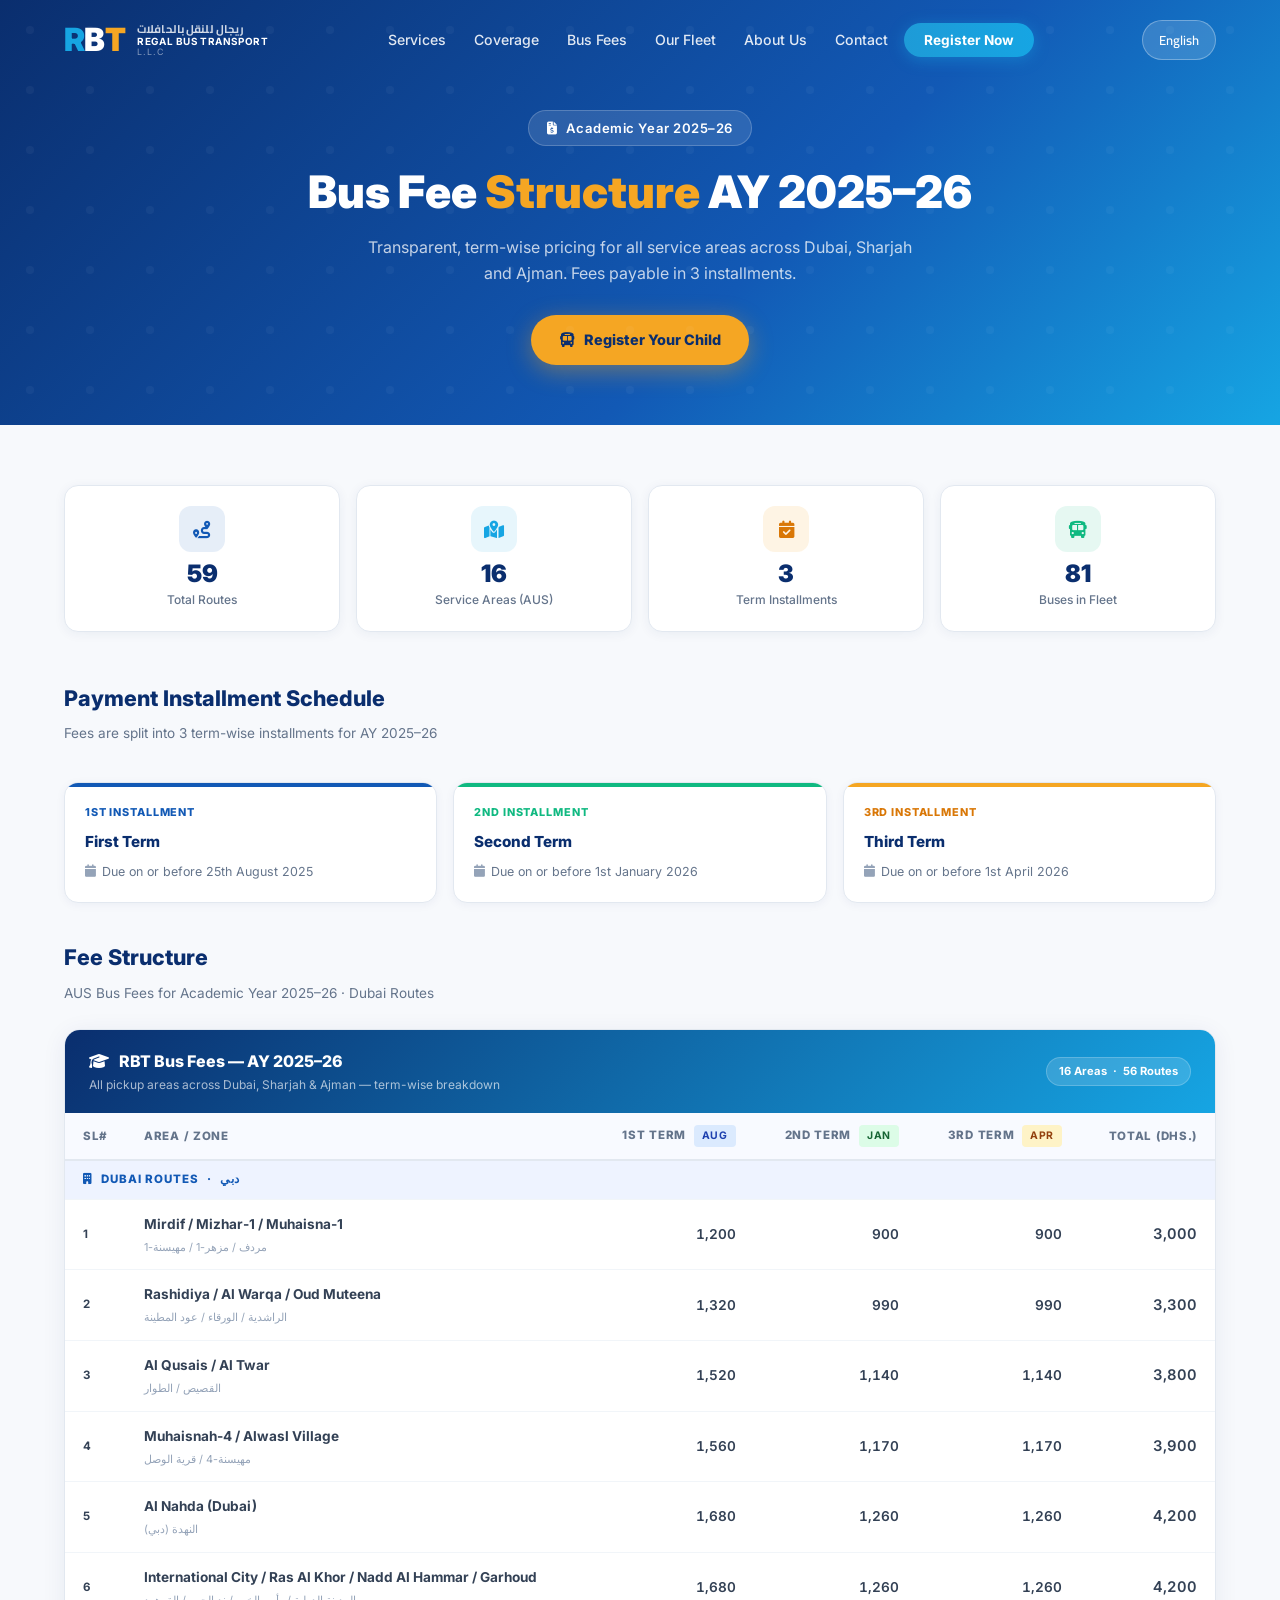
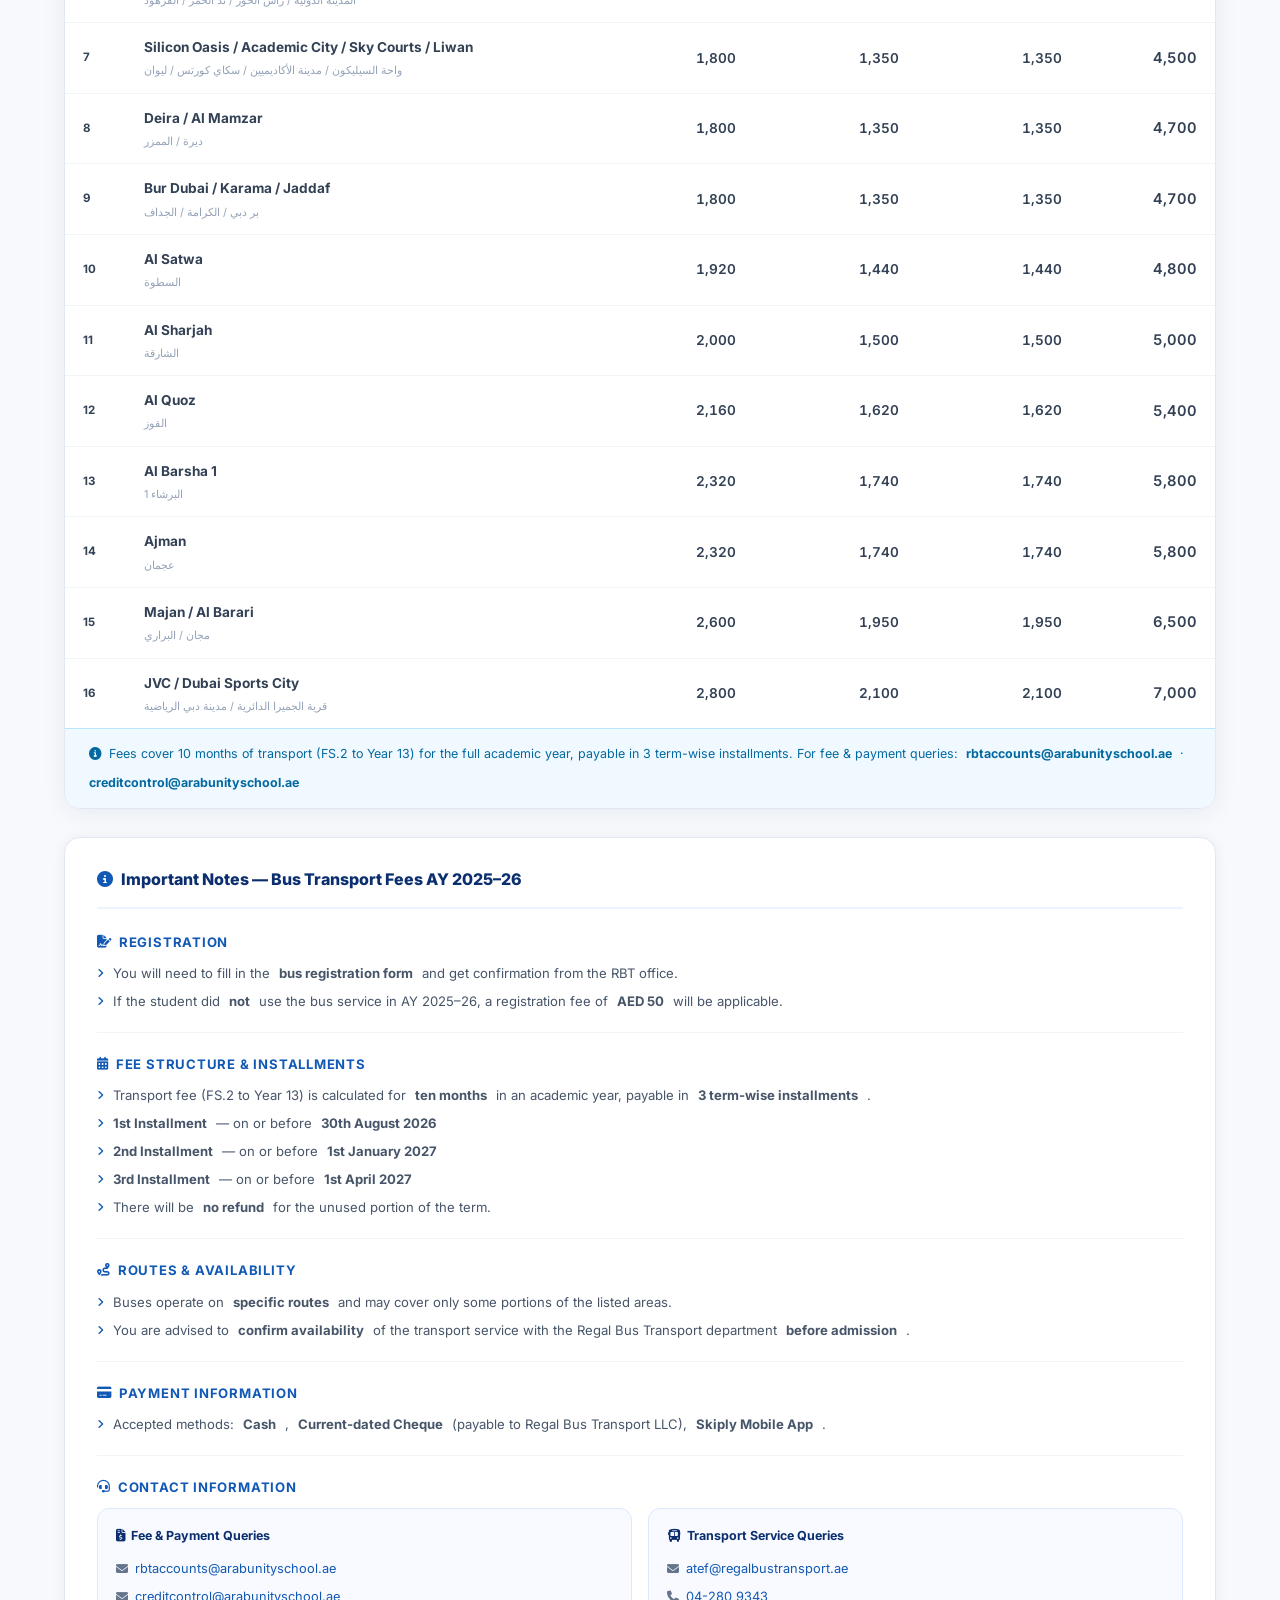
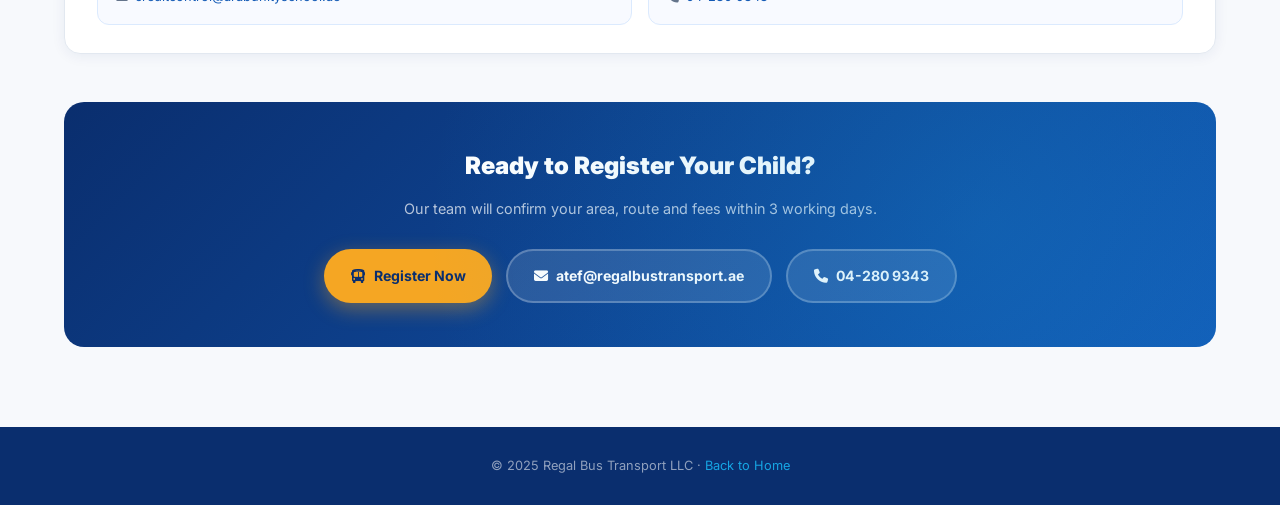
==== fees.html @ 8534b299 "Add files via upload" ====
<!DOCTYPE html>
<html lang="en" dir="ltr" id="html-root">
<head>
  <meta charset="UTF-8" />
  <meta name="viewport" content="width=device-width, initial-scale=1.0" />
  <title>Bus Fee Structure 2025–26 – RBT Regal Bus Transport</title>
  <meta name="description" content="RBT school bus fee structure for Academic Year 2025-26. Transparent term-wise fees for all areas across Dubai, Sharjah and Ajman." />

  <!-- Fonts -->
  <link rel="preconnect" href="https://fonts.googleapis.com" />
  <link rel="preconnect" href="https://fonts.gstatic.com" crossorigin />
  <link href="https://fonts.googleapis.com/css2?family=Cairo:wght@300;400;500;600;700;800;900&family=Inter:wght@300;400;500;600;700;800;900&display=swap" rel="stylesheet" />

  <!-- Icons -->
  <link rel="stylesheet" href="https://cdn.jsdelivr.net/npm/@fortawesome/fontawesome-free@6.5.0/css/all.min.css" />

  <!-- AOS -->
  <link rel="stylesheet" href="https://cdn.jsdelivr.net/npm/aos@2.3.4/dist/aos.css" />

  <!-- Styles -->
  <link rel="stylesheet" href="css/style.css" />
  <link rel="stylesheet" href="css/enhanced.css" />

  <style>
    /* ── Fees Page Styles ── */
    :root {
      --blue-dark: #0A2E6E;
      --blue-mid: #1259B5;
      --cyan: #16A5E3;
      --gold: #F5A623;
      --green: #10B981;
    }

    /* Hero */
    .fees-hero {
      background: linear-gradient(135deg, #0A2E6E 0%, #1259B5 60%, #16A5E3 100%);
      padding: 110px 0 60px;
      text-align: center;
      position: relative;
      overflow: hidden;
    }
    .fees-hero::before {
      content: '';
      position: absolute; inset: 0;
      background: url("data:image/svg+xml,%3Csvg width='60' height='60' viewBox='0 0 60 60' xmlns='http://www.w3.org/2000/svg'%3E%3Cg fill='none' fill-rule='evenodd'%3E%3Cg fill='%23ffffff' fill-opacity='0.04'%3E%3Ccircle cx='30' cy='30' r='4'/%3E%3C/g%3E%3C/g%3E%3C/svg%3E");
      pointer-events: none;
    }
    .fees-hero-badge {
      display: inline-flex;
      align-items: center;
      gap: 8px;
      background: rgba(255,255,255,0.12);
      border: 1px solid rgba(255,255,255,0.2);
      color: #fff;
      padding: 6px 18px;
      border-radius: 50px;
      font-size: 0.82rem;
      font-weight: 600;
      margin-bottom: 20px;
      letter-spacing: 0.04em;
    }
    .fees-hero h1 {
      font-size: clamp(1.8rem, 4vw, 2.8rem);
      font-weight: 900;
      color: #fff;
      margin: 0 0 14px;
      line-height: 1.2;
    }
    .fees-hero h1 span { color: #F5A623; }
    .fees-hero p {
      font-size: 1rem;
      color: rgba(255,255,255,0.75);
      max-width: 560px;
      margin: 0 auto 28px;
      line-height: 1.65;
    }
    .fees-hero-cta {
      display: inline-flex;
      align-items: center;
      gap: 9px;
      background: #F5A623;
      color: #0A2E6E;
      font-weight: 800;
      padding: 13px 28px;
      border-radius: 50px;
      text-decoration: none;
      font-size: 0.9rem;
      transition: transform 0.2s, box-shadow 0.2s;
      box-shadow: 0 6px 24px rgba(245,166,35,0.4);
    }
    .fees-hero-cta:hover { transform: translateY(-2px); box-shadow: 0 10px 30px rgba(245,166,35,0.5); color: #0A2E6E; text-decoration: none; }

    /* Main content */
    .fees-page { padding: 60px 0 80px; background: #f7f9fc; }

    /* Key info strip */
    .fees-info-strip {
      display: grid;
      grid-template-columns: repeat(4, 1fr);
      gap: 16px;
      margin-bottom: 48px;
    }
    .fis-card {
      background: #fff;
      border-radius: 14px;
      padding: 20px 18px;
      text-align: center;
      border: 1px solid #e2e8f0;
      box-shadow: 0 2px 12px rgba(10,46,110,0.06);
    }
    .fis-icon {
      width: 46px; height: 46px;
      border-radius: 12px;
      display: flex; align-items: center; justify-content: center;
      font-size: 1.1rem;
      margin: 0 auto 10px;
    }
    .fis-icon-blue  { background: rgba(18,89,181,0.1);  color: #1259B5; }
    .fis-icon-cyan  { background: rgba(22,165,227,0.1);  color: #16A5E3; }
    .fis-icon-gold  { background: rgba(245,166,35,0.12); color: #d97706; }
    .fis-icon-green { background: rgba(16,185,129,0.1);  color: #10B981; }
    .fis-num {
      font-size: 1.5rem;
      font-weight: 900;
      color: #0A2E6E;
      line-height: 1;
      margin-bottom: 4px;
    }
    .fis-label { font-size: 0.75rem; color: #64748b; font-weight: 500; }

    /* Section title */
    .fees-section-title {
      font-size: 1.35rem;
      font-weight: 800;
      color: #0A2E6E;
      margin: 0 0 6px;
    }
    .fees-section-sub {
      font-size: 0.85rem;
      color: #64748b;
      margin: 0 0 24px;
    }

    /* Tabs */
    .fees-tabs {
      display: flex;
      gap: 8px;
      margin-bottom: 28px;
      flex-wrap: wrap;
    }
    .fees-tab {
      display: inline-flex;
      align-items: center;
      gap: 7px;
      padding: 9px 20px;
      border-radius: 50px;
      font-size: 0.82rem;
      font-weight: 700;
      cursor: pointer;
      border: 2px solid #e2e8f0;
      background: #fff;
      color: #64748b;
      transition: all 0.18s ease;
    }
    .fees-tab:hover { border-color: #1259B5; color: #1259B5; }
    .fees-tab.active { background: #1259B5; color: #fff; border-color: #1259B5; box-shadow: 0 4px 14px rgba(18,89,181,0.25); }
    .fees-tab-shj.active { background: #16A5E3; border-color: #16A5E3; }
    .fees-tab-ajm.active { background: #F5A623; border-color: #F5A623; color: #7c3a00; }
    .fees-tab .dot {
      width: 8px; height: 8px; border-radius: 50%;
    }
    .fees-tab-dxb .dot { background: #1259B5; }
    .fees-tab-shj .dot { background: #16A5E3; }
    .fees-tab-ajm .dot { background: #F5A623; }
    .fees-tab-all .dot { background: #10B981; }
    .fees-tab-dxb.active .dot,
    .fees-tab-shj.active .dot { background: rgba(255,255,255,0.8); }

    /* Table panel */
    .fees-panel { display: none; }
    .fees-panel.active { display: block; }

    /* Fees Table */
    .fees-table-wrap {
      background: #fff;
      border-radius: 16px;
      border: 1px solid #e2e8f0;
      overflow: hidden;
      box-shadow: 0 4px 24px rgba(10,46,110,0.07);
    }
    .fees-table-header {
      display: flex;
      align-items: center;
      justify-content: space-between;
      padding: 18px 24px;
      gap: 16px;
      flex-wrap: wrap;
    }
    .fth-dxb { background: linear-gradient(135deg, #0A2E6E, #1259B5); }
    .fth-shj { background: linear-gradient(135deg, #0e6b99, #16A5E3); }
    .fth-ajm { background: linear-gradient(135deg, #92400e, #d97706); }
    .fth-all { background: linear-gradient(135deg, #0A2E6E, #16A5E3); }

    .fees-table-header h3 {
      font-size: 1rem;
      font-weight: 800;
      color: #fff;
      margin: 0;
      display: flex;
      align-items: center;
      gap: 10px;
    }
    .fees-table-header p {
      font-size: 0.75rem;
      color: rgba(255,255,255,0.65);
      margin: 0;
    }
    .ft-badge {
      background: rgba(255,255,255,0.15);
      color: #fff;
      font-size: 0.7rem;
      font-weight: 700;
      padding: 4px 12px;
      border-radius: 50px;
      border: 1px solid rgba(255,255,255,0.2);
      white-space: nowrap;
    }

    table.fees-table {
      width: 100%;
      border-collapse: collapse;
      font-size: 0.85rem;
    }
    table.fees-table thead tr {
      background: #f8faff;
      border-bottom: 2px solid #e2e8f0;
    }
    table.fees-table thead th {
      padding: 12px 18px;
      text-align: left;
      font-size: 0.72rem;
      font-weight: 800;
      color: #64748b;
      text-transform: uppercase;
      letter-spacing: 0.06em;
      white-space: nowrap;
    }
    table.fees-table thead th:not(:first-child):not(:nth-child(2)) {
      text-align: right;
    }
    table.fees-table tbody tr {
      border-bottom: 1px solid #f1f5f9;
      transition: background 0.12s;
    }
    table.fees-table tbody tr:last-child { border-bottom: none; }
    table.fees-table tbody tr:hover { background: #f8faff; }
    table.fees-table td {
      padding: 13px 18px;
      color: #334155;
      vertical-align: middle;
    }
    table.fees-table td:not(:first-child):not(:nth-child(2)) {
      text-align: right;
      font-weight: 600;
      font-variant-numeric: tabular-nums;
    }
    .td-sl {
      font-size: 0.72rem;
      font-weight: 700;
      color: #94a3b8;
      width: 44px;
    }
    .td-area {
      font-weight: 700;
      color: #0A2E6E;
      min-width: 200px;
    }
    .td-area small {
      display: block;
      font-size: 0.68rem;
      color: #94a3b8;
      font-weight: 400;
      margin-top: 2px;
    }
    .td-total {
      font-size: 0.92rem;
      font-weight: 800;
    }
    .total-dxb { color: #1259B5; }
    .total-shj { color: #0e7baa; }
    .total-ajm { color: #d97706; }

    /* Contact Us merged cell — no blanks */
    .td-contact {
      text-align: left !important;
      font-size: 0.82rem !important;
      letter-spacing: 0.02em;
    }
    .td-contact i {
      font-size: 0.72rem;
      margin-right: 6px;
      opacity: 0.75;
    }

    /* ── Section divider rows inside unified table ── */
    .tr-section-dxb td,
    .tr-section-shj td,
    .tr-section-ajm td {
      padding: 0 !important;
      border-bottom: none !important;
    }
    .tr-section-dxb td { background: #EEF3FF; }
    .tr-section-shj td { background: #E8F7FC; }
    .tr-section-ajm td { background: #FEF8E8; }

    .section-row-label {
      display: flex;
      align-items: center;
      gap: 8px;
      padding: 9px 18px;
      font-size: 0.72rem;
      font-weight: 800;
      text-transform: uppercase;
      letter-spacing: 0.08em;
    }
    .section-row-dxb { color: #1259B5; }
    .section-row-dxb i { color: #1259B5; }
    .section-row-shj { color: #0e7baa; }
    .section-row-shj i { color: #16A5E3; }
    .section-row-ajm { color: #a16207; }
    .section-row-ajm i { color: #F5A623; }

    /* Remove hover on section divider rows */
    .tr-section-dxb:hover,
    .tr-section-shj:hover,
    .tr-section-ajm:hover { background: inherit !important; }

    /* Term badges in header */
    .term-badge {
      display: inline-block;
      font-size: 0.65rem;
      font-weight: 700;
      padding: 2px 8px;
      border-radius: 4px;
      margin-left: 4px;
    }
    .term-1 { background: #dbeafe; color: #1e40af; }
    .term-2 { background: #dcfce7; color: #166534; }
    .term-3 { background: #fef3c7; color: #92400e; }

    /* Installment timeline */
    .inst-timeline {
      display: grid;
      grid-template-columns: repeat(3, 1fr);
      gap: 16px;
      margin-top: 36px;
      margin-bottom: 36px;
    }
    .inst-item {
      background: #fff;
      border-radius: 14px;
      padding: 20px;
      border: 1px solid #e2e8f0;
      box-shadow: 0 2px 10px rgba(10,46,110,0.05);
      position: relative;
      overflow: hidden;
    }
    .inst-item::before {
      content: '';
      position: absolute;
      top: 0; left: 0; right: 0;
      height: 4px;
    }
    .inst-1::before { background: #1259B5; }
    .inst-2::before { background: #10B981; }
    .inst-3::before { background: #F5A623; }
    .inst-num {
      font-size: 0.68rem;
      font-weight: 800;
      letter-spacing: 0.08em;
      text-transform: uppercase;
      margin-bottom: 8px;
    }
    .inst-1 .inst-num { color: #1259B5; }
    .inst-2 .inst-num { color: #10B981; }
    .inst-3 .inst-num { color: #d97706; }
    .inst-title {
      font-size: 0.95rem;
      font-weight: 800;
      color: #0A2E6E;
      margin-bottom: 6px;
    }
    .inst-date {
      font-size: 0.78rem;
      color: #64748b;
      display: flex;
      align-items: center;
      gap: 6px;
    }
    .inst-date i { color: #94a3b8; }

    /* Notes box */
    .fees-notes {
      background: #fff;
      border: 1px solid #e2e8f0;
      border-radius: 16px;
      padding: 28px 32px;
      margin-top: 28px;
      box-shadow: 0 2px 14px rgba(10,46,110,0.07);
    }
    .fees-notes h4 {
      font-size: 1rem;
      font-weight: 800;
      color: #0A2E6E;
      margin: 0 0 22px;
      display: flex;
      align-items: center;
      gap: 8px;
      padding-bottom: 14px;
      border-bottom: 2px solid #eef3ff;
    }
    /* Note groups */
    .fn-group {
      margin-bottom: 20px;
      padding-bottom: 20px;
      border-bottom: 1px solid #f1f5f9;
    }
    .fn-group:last-child { border-bottom: none; margin-bottom: 0; padding-bottom: 0; }
    .fn-group-title {
      font-size: 0.82rem;
      font-weight: 700;
      color: #1259B5;
      text-transform: uppercase;
      letter-spacing: 0.06em;
      margin-bottom: 10px;
      display: flex;
      align-items: center;
      gap: 7px;
    }
    .fn-group-title i { font-size: 0.8rem; }
    .fees-notes ul {
      list-style: none;
      padding: 0; margin: 0;
      display: flex;
      flex-direction: column;
      gap: 7px;
    }
    .fees-notes ul li {
      display: flex;
      align-items: flex-start;
      gap: 9px;
      font-size: 0.82rem;
      color: #475569;
      line-height: 1.6;
    }
    .fees-notes ul li i {
      color: #1259B5;
      font-size: 0.7rem;
      margin-top: 5px;
      flex-shrink: 0;
    }
    /* Contact grid */
    .fn-contact-grid {
      display: grid;
      grid-template-columns: 1fr 1fr;
      gap: 16px;
      margin-top: 4px;
    }
    .fn-contact-card {
      background: #f8faff;
      border: 1px solid #dbeafe;
      border-radius: 12px;
      padding: 16px 18px;
      display: flex;
      flex-direction: column;
      gap: 7px;
    }
    .fn-contact-label {
      font-size: 0.78rem;
      font-weight: 700;
      color: #0A2E6E;
      margin-bottom: 4px;
      display: flex;
      align-items: center;
      gap: 6px;
    }
    .fn-contact-card a {
      font-size: 0.8rem;
      color: #1259B5;
      text-decoration: none;
      display: flex;
      align-items: center;
      gap: 7px;
      transition: color 0.2s;
    }
    .fn-contact-card a:hover { color: #16A5E3; }
    .fn-contact-card a i { font-size: 0.75rem; color: #64748b; flex-shrink: 0; }
    @media (max-width: 600px) {
      .fn-contact-grid { grid-template-columns: 1fr; }
      .fees-notes { padding: 20px 16px; }
    }

    /* CTA section */
    .fees-cta-section {
      background: linear-gradient(135deg, #0A2E6E 0%, #1259B5 100%);
      border-radius: 20px;
      padding: 44px;
      text-align: center;
      margin-top: 48px;
      position: relative;
      overflow: hidden;
    }
    .fees-cta-section::before {
      content: '';
      position: absolute; inset: 0;
      background: radial-gradient(circle at 80% 50%, rgba(22,165,227,0.2) 0%, transparent 60%);
      pointer-events: none;
    }
    .fees-cta-section h3 {
      font-size: 1.5rem;
      font-weight: 900;
      color: #fff;
      margin: 0 0 10px;
    }
    .fees-cta-section p {
      font-size: 0.9rem;
      color: rgba(255,255,255,0.7);
      margin: 0 0 28px;
    }
    .fees-cta-btns {
      display: flex;
      gap: 14px;
      justify-content: center;
      flex-wrap: wrap;
    }
    .fees-cta-btns a {
      display: inline-flex;
      align-items: center;
      gap: 8px;
      padding: 13px 26px;
      border-radius: 50px;
      font-weight: 700;
      font-size: 0.88rem;
      text-decoration: none;
      transition: transform 0.18s, box-shadow 0.18s;
    }
    .fees-cta-btns a:hover { transform: translateY(-2px); }
    .fcta-primary { background: #F5A623; color: #0A2E6E; box-shadow: 0 6px 20px rgba(245,166,35,0.4); }
    .fcta-secondary { background: rgba(255,255,255,0.12); color: #fff; border: 2px solid rgba(255,255,255,0.25); }
    .fcta-secondary:hover { background: rgba(255,255,255,0.2); }

    /* Responsive */
    @media (max-width: 900px) {
      .fees-info-strip { grid-template-columns: repeat(2, 1fr); }
      .fees-notes ul { grid-template-columns: 1fr; }
      .inst-timeline { grid-template-columns: 1fr; }
    }
    @media (max-width: 640px) {
      .fees-info-strip { grid-template-columns: repeat(2, 1fr); }
      .fees-cta-section { padding: 32px 20px; }
      table.fees-table { font-size: 0.78rem; }
      table.fees-table td, table.fees-table th { padding: 10px 12px; }
      .fees-hero { padding: 90px 0 48px; }
    }
  </style>
</head>

<body class="lang-en">

  <!-- ===== NAVBAR ===== -->
  <nav class="navbar scrolled" id="navbar">
    <div class="container navbar-inner">
      <a href="index.html" class="navbar-brand">
        <div class="logo-box">
          <div class="logo-rbt">
            <span class="logo-r">R</span><span class="logo-b">B</span><span class="logo-t">T</span>
          </div>
          <div class="logo-text-stack">
            <span class="logo-ar">ريجال للنقل بالحافلات</span>
            <span class="logo-en">REGAL BUS TRANSPORT</span>
            <span class="logo-llc">L.L.C</span>
          </div>
        </div>
      </a>

      <ul class="nav-links" id="nav-links">
        <li><a href="index.html#services">Services</a></li>
        <li><a href="index.html#coverage">Coverage</a></li>
        <li><a href="fees.html" class="active-nav">Bus Fees</a></li>
        <li><a href="index.html#fleet">Our Fleet</a></li>
        <li><a href="index.html#about">About Us</a></li>
        <li><a href="index.html#contact">Contact</a></li>
        <li><a href="booking.html" class="btn-nav-cta">Register Now</a></li>
      </ul>

      <div class="nav-controls">
        <button class="lang-toggle" id="lang-toggle" aria-label="Toggle Language">
          <span class="lang-en-label">عربي</span>
          <span class="lang-ar-label">English</span>
        </button>
        <button class="hamburger" id="hamburger" aria-label="Menu">
          <span></span><span></span><span></span>
        </button>
      </div>
    </div>
  </nav>

  <!-- ===== HERO ===== -->
  <section class="fees-hero">
    <div class="container">
      <div class="fees-hero-badge">
        <i class="fas fa-file-invoice-dollar"></i>
        Academic Year 2025–26
      </div>
      <h1>Bus Fee <span>Structure</span> AY 2025–26</h1>
      <p>Transparent, term-wise pricing for all service areas across Dubai, Sharjah and Ajman. Fees payable in 3 installments.</p>
      <a href="booking.html" class="fees-hero-cta">
        <i class="fas fa-bus"></i>
        Register Your Child
      </a>
    </div>
  </section>

  <!-- ===== MAIN PAGE ===== -->
  <section class="fees-page">
    <div class="container">

      <!-- Key Info Strip -->
      <div class="fees-info-strip" data-aos="fade-up">
        <div class="fis-card">
          <div class="fis-icon fis-icon-blue"><i class="fas fa-route"></i></div>
          <div class="fis-num">59</div>
          <div class="fis-label">Total Routes</div>
        </div>
        <div class="fis-card">
          <div class="fis-icon fis-icon-cyan"><i class="fas fa-map-location-dot"></i></div>
          <div class="fis-num">16</div>
          <div class="fis-label">Service Areas (AUS)</div>
        </div>
        <div class="fis-card">
          <div class="fis-icon fis-icon-gold"><i class="fas fa-calendar-check"></i></div>
          <div class="fis-num">3</div>
          <div class="fis-label">Term Installments</div>
        </div>
        <div class="fis-card">
          <div class="fis-icon fis-icon-green"><i class="fas fa-bus"></i></div>
          <div class="fis-num">81</div>
          <div class="fis-label">Buses in Fleet</div>
        </div>
      </div>

      <!-- Installment Timeline -->
      <div data-aos="fade-up">
        <h2 class="fees-section-title">Payment Installment Schedule</h2>
        <p class="fees-section-sub">Fees are split into 3 term-wise installments for AY 2025–26</p>
        <div class="inst-timeline">
          <div class="inst-item inst-1">
            <div class="inst-num">1st Installment</div>
            <div class="inst-title">First Term</div>
            <div class="inst-date"><i class="fas fa-calendar"></i> Due on or before 25th August 2025</div>
          </div>
          <div class="inst-item inst-2">
            <div class="inst-num">2nd Installment</div>
            <div class="inst-title">Second Term</div>
            <div class="inst-date"><i class="fas fa-calendar"></i> Due on or before 1st January 2026</div>
          </div>
          <div class="inst-item inst-3">
            <div class="inst-num">3rd Installment</div>
            <div class="inst-title">Third Term</div>
            <div class="inst-date"><i class="fas fa-calendar"></i> Due on or before 1st April 2026</div>
          </div>
        </div>
      </div>

      <!-- ══ UNIFIED FEES TABLE — All Areas in One Place ══ -->
      <div data-aos="fade-up">
        <h2 class="fees-section-title">Fee Structure</h2>
        <p class="fees-section-sub">AUS Bus Fees for Academic Year 2025–26 · Dubai Routes</p>

        <div class="fees-table-wrap">
          <!-- Single unified header -->
          <div class="fees-table-header fth-all">
            <div>
              <h3><i class="fas fa-graduation-cap"></i> RBT Bus Fees — AY 2025–26</h3>
              <p>All pickup areas across Dubai, Sharjah &amp; Ajman — term-wise breakdown</p>
            </div>
            <span class="ft-badge">16 Areas &nbsp;·&nbsp; 56 Routes</span>
          </div>

          <div style="overflow-x:auto;">
            <table class="fees-table">
              <thead>
                <tr>
                  <th>SL#</th>
                  <th>Area / Zone</th>
                  <th>1st Term <span class="term-badge term-1">Aug</span></th>
                  <th>2nd Term <span class="term-badge term-2">Jan</span></th>
                  <th>3rd Term <span class="term-badge term-3">Apr</span></th>
                  <th>Total (Dhs.)</th>
                </tr>
              </thead>
              <tbody>

                <!-- ── Dubai / AUS Routes ── -->
                <tr class="tr-section-dxb">
                  <td colspan="6">
                    <span class="section-row-label section-row-dxb">
                      <i class="fas fa-building"></i> Dubai Routes &nbsp;·&nbsp; دبي
                    </span>
                  </td>
                </tr>
                <tr>
                  <td class="td-sl">1</td>
                  <td class="td-area">Mirdif / Mizhar-1 / Muhaisna-1<small>مردف / مزهر-1 / مهيسنة-1</small></td>
                  <td>1,200</td><td>900</td><td>900</td>
                  <td class="td-total total-dxb">3,000</td>
                </tr>
                <tr>
                  <td class="td-sl">2</td>
                  <td class="td-area">Rashidiya / Al Warqa / Oud Muteena<small>الراشدية / الورقاء / عود المطينة</small></td>
                  <td>1,320</td><td>990</td><td>990</td>
                  <td class="td-total total-dxb">3,300</td>
                </tr>
                <tr>
                  <td class="td-sl">3</td>
                  <td class="td-area">Al Qusais / Al Twar<small>القصيص / الطوار</small></td>
                  <td>1,520</td><td>1,140</td><td>1,140</td>
                  <td class="td-total total-dxb">3,800</td>
                </tr>
                <tr>
                  <td class="td-sl">4</td>
                  <td class="td-area">Muhaisnah-4 / Alwasl Village<small>مهيسنة-4 / قرية الوصل</small></td>
                  <td>1,560</td><td>1,170</td><td>1,170</td>
                  <td class="td-total total-dxb">3,900</td>
                </tr>
                <tr>
                  <td class="td-sl">5</td>
                  <td class="td-area">Al Nahda (Dubai)<small>النهدة (دبي)</small></td>
                  <td>1,680</td><td>1,260</td><td>1,260</td>
                  <td class="td-total total-dxb">4,200</td>
                </tr>
                <tr>
                  <td class="td-sl">6</td>
                  <td class="td-area">International City / Ras Al Khor / Nadd Al Hammar / Garhoud<small>المدينة الدولية / رأس الخور / ند الحمر / القرهود</small></td>
                  <td>1,680</td><td>1,260</td><td>1,260</td>
                  <td class="td-total total-dxb">4,200</td>
                </tr>
                <tr>
                  <td class="td-sl">7</td>
                  <td class="td-area">Silicon Oasis / Academic City / Sky Courts / Liwan<small>واحة السيليكون / مدينة الأكاديميين / سكاي كورتس / ليوان</small></td>
                  <td>1,800</td><td>1,350</td><td>1,350</td>
                  <td class="td-total total-dxb">4,500</td>
                </tr>
                <tr>
                  <td class="td-sl">8</td>
                  <td class="td-area">Deira / Al Mamzar<small>ديرة / الممزر</small></td>
                  <td>1,800</td><td>1,350</td><td>1,350</td>
                  <td class="td-total total-dxb">4,700</td>
                </tr>
                <tr>
                  <td class="td-sl">9</td>
                  <td class="td-area">Bur Dubai / Karama / Jaddaf<small>بر دبي / الكرامة / الجداف</small></td>
                  <td>1,800</td><td>1,350</td><td>1,350</td>
                  <td class="td-total total-dxb">4,700</td>
                </tr>
                <tr>
                  <td class="td-sl">10</td>
                  <td class="td-area">Al Satwa<small>السطوة</small></td>
                  <td>1,920</td><td>1,440</td><td>1,440</td>
                  <td class="td-total total-dxb">4,800</td>
                </tr>
                <tr>
                  <td class="td-sl">11</td>
                  <td class="td-area">Al Sharjah<small>الشارقة</small></td>
                  <td>2,000</td><td>1,500</td><td>1,500</td>
                  <td class="td-total total-dxb">5,000</td>
                </tr>
                <tr>
                  <td class="td-sl">12</td>
                  <td class="td-area">Al Quoz<small>القوز</small></td>
                  <td>2,160</td><td>1,620</td><td>1,620</td>
                  <td class="td-total total-dxb">5,400</td>
                </tr>
                <tr>
                  <td class="td-sl">13</td>
                  <td class="td-area">Al Barsha 1<small>البرشاء 1</small></td>
                  <td>2,320</td><td>1,740</td><td>1,740</td>
                  <td class="td-total total-dxb">5,800</td>
                </tr>
                <tr>
                  <td class="td-sl">14</td>
                  <td class="td-area">Ajman<small>عجمان</small></td>
                  <td>2,320</td><td>1,740</td><td>1,740</td>
                  <td class="td-total total-dxb">5,800</td>
                </tr>
                <tr>
                  <td class="td-sl">15</td>
                  <td class="td-area">Majan / Al Barari<small>مجان / البراري</small></td>
                  <td>2,600</td><td>1,950</td><td>1,950</td>
                  <td class="td-total total-dxb">6,500</td>
                </tr>
                <tr>
                  <td class="td-sl">16</td>
                  <td class="td-area">JVC / Dubai Sports City<small>قرية الجميرا الدائرية / مدينة دبي الرياضية</small></td>
                  <td>2,800</td><td>2,100</td><td>2,100</td>
                  <td class="td-total total-dxb">7,000</td>
                </tr>



              </tbody>
            </table>
          </div>

          <!-- Footer notes inside table card -->
          <div style="padding:14px 24px;background:#f0f9ff;border-top:1px solid #bae6fd;font-size:0.78rem;color:#0369a1;display:flex;align-items:center;gap:8px;flex-wrap:wrap;">
            <i class="fas fa-circle-info" style="flex-shrink:0;"></i>
            Fees cover 10 months of transport (FS.2 to Year 13) for the full academic year, payable in 3 term-wise installments.
            For fee &amp; payment queries: <strong><a href="mailto:rbtaccounts@arabunityschool.ae" style="color:#0369a1;">rbtaccounts@arabunityschool.ae</a></strong> ·
            <strong><a href="mailto:creditcontrol@arabunityschool.ae" style="color:#0369a1;">creditcontrol@arabunityschool.ae</a></strong>
          </div>
        </div>
      </div>

      <!-- Notes -->
      <div class="fees-notes" data-aos="fade-up">
        <h4><i class="fas fa-circle-info" style="color:#1259B5;"></i> Important Notes — Bus Transport Fees AY 2025–26</h4>

        <!-- Registration -->
        <div class="fn-group">
          <div class="fn-group-title"><i class="fas fa-file-signature"></i> Registration</div>
          <ul>
            <li><i class="fas fa-angle-right"></i> You will need to fill in the <strong>bus registration form</strong> and get confirmation from the RBT office.</li>
            <li><i class="fas fa-angle-right"></i> If the student did <strong>not</strong> use the bus service in AY 2025–26, a registration fee of <strong>AED 50</strong> will be applicable.</li>
          </ul>
        </div>

        <!-- Fee Structure & Installments -->
        <div class="fn-group">
          <div class="fn-group-title"><i class="fas fa-calendar-alt"></i> Fee Structure &amp; Installments</div>
          <ul>
            <li><i class="fas fa-angle-right"></i> Transport fee (FS.2 to Year 13) is calculated for <strong>ten months</strong> in an academic year, payable in <strong>3 term-wise installments</strong>.</li>
            <li><i class="fas fa-angle-right"></i> <strong>1st Installment</strong> — on or before <strong>30th August 2026</strong></li>
            <li><i class="fas fa-angle-right"></i> <strong>2nd Installment</strong> — on or before <strong>1st January 2027</strong></li>
            <li><i class="fas fa-angle-right"></i> <strong>3rd Installment</strong> — on or before <strong>1st April 2027</strong></li>
            <li><i class="fas fa-angle-right"></i> There will be <strong>no refund</strong> for the unused portion of the term.</li>
          </ul>
        </div>

        <!-- Routes & Availability -->
        <div class="fn-group">
          <div class="fn-group-title"><i class="fas fa-route"></i> Routes &amp; Availability</div>
          <ul>
            <li><i class="fas fa-angle-right"></i> Buses operate on <strong>specific routes</strong> and may cover only some portions of the listed areas.</li>
            <li><i class="fas fa-angle-right"></i> You are advised to <strong>confirm availability</strong> of the transport service with the Regal Bus Transport department <strong>before admission</strong>.</li>
          </ul>
        </div>

        <!-- Payment Information -->
        <div class="fn-group">
          <div class="fn-group-title"><i class="fas fa-credit-card"></i> Payment Information</div>
          <ul>
            <li><i class="fas fa-angle-right"></i> Accepted methods: <strong>Cash</strong>, <strong>Current-dated Cheque</strong> (payable to Regal Bus Transport LLC), <strong>Skiply Mobile App</strong>.</li>
          </ul>
        </div>

        <!-- Contact Details -->
        <div class="fn-group fn-group-contact">
          <div class="fn-group-title"><i class="fas fa-headset"></i> Contact Information</div>
          <div class="fn-contact-grid">
            <div class="fn-contact-card">
              <div class="fn-contact-label"><i class="fas fa-file-invoice-dollar"></i> Fee &amp; Payment Queries</div>
              <a href="mailto:rbtaccounts@arabunityschool.ae"><i class="fas fa-envelope"></i> rbtaccounts@arabunityschool.ae</a>
              <a href="mailto:creditcontrol@arabunityschool.ae"><i class="fas fa-envelope"></i> creditcontrol@arabunityschool.ae</a>
            </div>
            <div class="fn-contact-card">
              <div class="fn-contact-label"><i class="fas fa-bus"></i> Transport Service Queries</div>
              <a href="mailto:atef@regalbustransport.ae"><i class="fas fa-envelope"></i> atef@regalbustransport.ae</a>
              <a href="tel:0042809343"><i class="fas fa-phone"></i> 04-280 9343</a>
            </div>
          </div>
        </div>

      </div>

      <!-- CTA Section -->
      <div class="fees-cta-section" data-aos="fade-up">
        <h3>Ready to Register Your Child?</h3>
        <p>Our team will confirm your area, route and fees within 3 working days.</p>
        <div class="fees-cta-btns">
          <a href="booking.html" class="fcta-primary">
            <i class="fas fa-bus"></i> Register Now
          </a>
          <a href="mailto:atef@regalbustransport.ae" class="fcta-secondary">
            <i class="fas fa-envelope"></i> atef@regalbustransport.ae
          </a>
          <a href="tel:042809343" class="fcta-secondary">
            <i class="fas fa-phone"></i> 04-280 9343
          </a>
        </div>
      </div>

    </div>
  </section>

  <!-- ===== FOOTER (minimal) ===== -->
  <footer style="background:#0A2E6E;padding:28px 0;text-align:center;">
    <div class="container">
      <p style="color:rgba(255,255,255,0.55);font-size:0.8rem;margin:0;">
        © 2025 Regal Bus Transport LLC · <a href="index.html" style="color:#16A5E3;text-decoration:none;">Back to Home</a>
      </p>
    </div>
  </footer>

  <!-- AOS -->
  <script src="https://cdn.jsdelivr.net/npm/aos@2.3.4/dist/aos.js"></script>
  <script>
    AOS.init({ duration: 600, once: true, offset: 60 });

    /* Tab switcher */
    function switchTab(id) {
      document.querySelectorAll('.fees-panel').forEach(p => p.classList.remove('active'));
      document.querySelectorAll('.fees-tab').forEach(t => t.classList.remove('active'));
      document.getElementById('panel-' + id).classList.add('active');
      event.currentTarget.classList.add('active');
    }

    /* Navbar scroll */
    window.addEventListener('scroll', () => {
      document.getElementById('navbar').classList.toggle('scrolled', window.scrollY > 30);
    });

    /* Hamburger */
    document.getElementById('hamburger').addEventListener('click', () => {
      document.getElementById('nav-links').classList.toggle('open');
    });

    /* Language toggle (basic) */
    document.getElementById('lang-toggle').addEventListener('click', () => {
      document.body.classList.toggle('lang-ar');
      document.body.classList.toggle('lang-en');
      document.getElementById('html-root').dir =
        document.body.classList.contains('lang-ar') ? 'rtl' : 'ltr';
    });
  </script>
</body>
</html>
---- css/style.css ----
/* ========================================
   RBT - REGAL BUS TRANSPORT
   Main Stylesheet – Bilingual (EN/AR)
   Modern Corporate Design
   ======================================== */

/* ── CSS Variables ── */
:root {
  --blue-dark:    #0A2E6E;
  --blue-mid:     #1259B5;
  --blue-bright:  #1E9BD7;
  --blue-light:   #E8F4FC;
  --cyan:         #16A5E3;
  --gold:         #F5A623;
  --gold-light:   #FFF3D6;
  --white:        #FFFFFF;
  --off-white:    #F7F9FC;
  --gray-100:     #F1F5F9;
  --gray-200:     #E2E8F0;
  --gray-400:     #94A3B8;
  --gray-600:     #475569;
  --gray-800:     #1E293B;
  --text-dark:    #0D1B2E;
  --text-body:    #3A4A5C;

  --gradient-main: linear-gradient(135deg, var(--blue-dark) 0%, var(--blue-mid) 60%, var(--cyan) 100%);
  --gradient-cta:  linear-gradient(90deg, var(--blue-bright) 0%, var(--cyan) 100%);
  --shadow-sm:    0 2px 8px rgba(18, 89, 181, 0.08);
  --shadow-md:    0 8px 32px rgba(18, 89, 181, 0.14);
  --shadow-lg:    0 16px 60px rgba(18, 89, 181, 0.18);
  --radius-sm:    8px;
  --radius-md:    16px;
  --radius-lg:    24px;
  --radius-xl:    32px;
  --transition:   0.3s cubic-bezier(0.4, 0, 0.2, 1);
  --font-en:      'Inter', sans-serif;
  --font-ar:      'Cairo', sans-serif;
}

/* ── Reset & Base ── */
*, *::before, *::after { box-sizing: border-box; margin: 0; padding: 0; }

html {
  scroll-behavior: smooth;
  font-size: 16px;
}

body {
  font-family: var(--font-en);
  color: var(--text-body);
  background: var(--white);
  line-height: 1.7;
  overflow-x: hidden;
}

body.lang-ar {
  font-family: var(--font-ar);
  direction: rtl;
}

img { max-width: 100%; display: block; }
a { text-decoration: none; color: inherit; }
ul { list-style: none; }

.container {
  max-width: 1200px;
  margin: 0 auto;
  padding: 0 24px;
}

/* ── Language control ── */
.lang-en [data-ar]:not([data-en]) { display: none; }

body.lang-ar .hero-title-en { display: none !important; }
body.lang-ar .hero-title-ar { display: block !important; }
body.lang-en .hero-title-ar { display: none !important; }
body.lang-en .hero-title-en { display: block !important; }

body.lang-ar .lang-ar-label { display: none; }
body.lang-ar .lang-en-label { display: inline; }
body.lang-en .lang-en-label { display: none; }
body.lang-en .lang-ar-label { display: inline; }

/* Apply translations via JS – elements with data-ar get text swapped */

/* ── Text Utilities ── */
.text-gradient {
  background: linear-gradient(90deg, var(--cyan) 0%, var(--gold) 100%);
  -webkit-background-clip: text;
  -webkit-text-fill-color: transparent;
  background-clip: text;
}

/* ── Section Basics ── */
.section { padding: 90px 0; }

.section-header {
  text-align: center;
  max-width: 720px;
  margin: 0 auto 60px;
}

.section-tag {
  display: inline-block;
  background: var(--blue-light);
  color: var(--blue-mid);
  font-weight: 600;
  font-size: 0.8rem;
  letter-spacing: 0.08em;
  text-transform: uppercase;
  padding: 6px 16px;
  border-radius: 50px;
  margin-bottom: 16px;
}

.section-title {
  font-size: clamp(1.8rem, 3vw, 2.6rem);
  font-weight: 800;
  color: var(--text-dark);
  line-height: 1.2;
  margin-bottom: 16px;
}

.section-subtitle {
  font-size: 1.05rem;
  color: var(--gray-600);
  line-height: 1.8;
}

/* ── Buttons ── */
.btn {
  display: inline-flex;
  align-items: center;
  gap: 8px;
  padding: 13px 28px;
  border-radius: 50px;
  font-weight: 600;
  font-size: 0.95rem;
  transition: var(--transition);
  cursor: pointer;
  border: 2px solid transparent;
  white-space: nowrap;
  font-family: inherit;
}

.btn-lg { padding: 16px 36px; font-size: 1rem; }
.btn-sm { padding: 8px 20px; font-size: 0.85rem; }

.btn-primary {
  background: var(--gradient-cta);
  color: var(--white);
  box-shadow: 0 4px 20px rgba(22, 165, 227, 0.35);
}
.btn-primary:hover {
  transform: translateY(-2px);
  box-shadow: 0 8px 30px rgba(22, 165, 227, 0.5);
}

.btn-outline-white {
  background: transparent;
  border-color: rgba(255,255,255,0.6);
  color: var(--white);
}
.btn-outline-white:hover {
  background: rgba(255,255,255,0.15);
  border-color: var(--white);
}

.btn-outline-primary {
  background: transparent;
  border-color: var(--blue-mid);
  color: var(--blue-mid);
}
.btn-outline-primary:hover {
  background: var(--blue-mid);
  color: var(--white);
}

.btn-white {
  background: var(--white);
  color: var(--blue-dark);
  font-weight: 700;
}
.btn-white:hover {
  background: var(--gold);
  color: var(--white);
  transform: translateY(-2px);
}

.btn-full { width: 100%; justify-content: center; }

.btn-icon-right { transition: transform 0.3s; }
.btn:hover .btn-icon-right { transform: translateX(4px); }

body.lang-ar .btn:hover .btn-icon-right { transform: translateX(-4px); }

/* ========================================
   NAVBAR
   ======================================== */
.navbar {
  position: fixed;
  top: 0;
  left: 0;
  right: 0;
  z-index: 1000;
  padding: 0;
  background: transparent;
  transition: all 0.4s ease;
}

.navbar.scrolled {
  background: rgba(10, 46, 110, 0.97);
  backdrop-filter: blur(12px);
  box-shadow: 0 4px 30px rgba(0,0,0,0.2);
  padding: 0;
}

.navbar-inner {
  display: flex;
  align-items: center;
  justify-content: space-between;
  height: 80px;
  gap: 20px;
}

/* Logo */
.navbar-brand { display: flex; align-items: center; }

.logo-box {
  display: flex;
  align-items: center;
  gap: 12px;
}

.logo-rbt {
  display: flex;
  align-items: center;
  font-weight: 900;
  font-size: 2rem;
  line-height: 1;
  letter-spacing: -0.02em;
}

.logo-rbt-sm { font-size: 1.5rem; }

.logo-r { color: var(--cyan); }
.logo-b { color: var(--white); }
.logo-t { color: var(--gold); }

.logo-text-stack {
  display: flex;
  flex-direction: column;
  line-height: 1.15;
}

.logo-ar {
  font-family: var(--font-ar);
  font-size: 0.7rem;
  font-weight: 700;
  color: rgba(255,255,255,0.8);
  letter-spacing: 0.01em;
}

.logo-en {
  font-size: 0.62rem;
  font-weight: 700;
  color: var(--white);
  letter-spacing: 0.06em;
}

.logo-llc {
  font-size: 0.55rem;
  color: rgba(255,255,255,0.5);
  letter-spacing: 0.1em;
}

/* Nav Links */
.nav-links {
  display: flex;
  align-items: center;
  gap: 4px;
}

.nav-links li a {
  color: rgba(255,255,255,0.88);
  font-weight: 500;
  font-size: 0.88rem;
  padding: 8px 12px;
  border-radius: var(--radius-sm);
  transition: var(--transition);
}

.nav-links li a:hover {
  color: var(--white);
  background: rgba(255,255,255,0.1);
}

.btn-nav-cta {
  background: var(--gradient-cta) !important;
  color: var(--white) !important;
  padding: 9px 20px !important;
  border-radius: 50px !important;
  font-weight: 700 !important;
  font-size: 0.85rem !important;
  box-shadow: 0 3px 15px rgba(22,165,227,0.4);
  transition: var(--transition) !important;
}

.btn-nav-cta:hover {
  transform: translateY(-1px);
  box-shadow: 0 6px 20px rgba(22,165,227,0.6) !important;
  background: rgba(255,255,255,0.1) !important;
}

/* Nav Controls */
.nav-controls {
  display: flex;
  align-items: center;
  gap: 10px;
}

.lang-toggle {
  background: rgba(255,255,255,0.15);
  border: 1.5px solid rgba(255,255,255,0.3);
  color: var(--white);
  padding: 7px 16px;
  border-radius: 50px;
  font-weight: 600;
  font-size: 0.82rem;
  cursor: pointer;
  font-family: var(--font-ar);
  transition: var(--transition);
}

.lang-toggle:hover {
  background: rgba(255,255,255,0.25);
}

.hamburger {
  display: none;
  flex-direction: column;
  gap: 5px;
  background: none;
  border: none;
  cursor: pointer;
  padding: 4px;
}

.hamburger span {
  display: block;
  width: 24px;
  height: 2px;
  background: var(--white);
  border-radius: 2px;
  transition: var(--transition);
}

/* ========================================
   HERO SECTION
   ======================================== */
.hero {
  min-height: 100vh;
  background: var(--gradient-main);
  position: relative;
  display: flex;
  align-items: center;
  overflow: hidden;
}

.hero-bg-overlay {
  position: absolute;
  inset: 0;
  background:
    radial-gradient(ellipse 80% 60% at 70% 50%, rgba(22,165,227,0.15) 0%, transparent 60%),
    radial-gradient(ellipse 50% 40% at 10% 80%, rgba(245,166,35,0.08) 0%, transparent 50%);
}

/* Animated speed lines */
.hero-animated-lines {
  position: absolute;
  inset: 0;
  overflow: hidden;
  pointer-events: none;
}

.line {
  position: absolute;
  height: 1px;
  background: linear-gradient(90deg, transparent, rgba(22,165,227,0.4), transparent);
  animation: lineSlide 4s linear infinite;
}

.line-1 { width: 60%; top: 30%; left: -60%; animation-delay: 0s; }
.line-2 { width: 40%; top: 55%; left: -40%; animation-delay: 1.5s; }
.line-3 { width: 80%; top: 70%; left: -80%; animation-delay: 2.8s; }

@keyframes lineSlide {
  from { transform: translateX(0); opacity: 0; }
  10% { opacity: 1; }
  90% { opacity: 1; }
  to { transform: translateX(200vw); opacity: 0; }
}

body.lang-ar .line {
  animation-name: lineSlideRTL;
}
@keyframes lineSlideRTL {
  from { transform: translateX(0); opacity: 0; left: auto; right: -80%; }
  10% { opacity: 1; }
  90% { opacity: 1; }
  to { transform: translateX(-200vw); opacity: 0; }
}

.hero-content {
  position: relative;
  z-index: 2;
  padding-top: 80px;
  padding-bottom: 80px;
  max-width: 800px;
}

.hero-badge {
  display: inline-block;
  background: rgba(245,166,35,0.2);
  border: 1px solid rgba(245,166,35,0.4);
  color: var(--gold);
  font-weight: 600;
  font-size: 0.85rem;
  padding: 6px 18px;
  border-radius: 50px;
  margin-bottom: 24px;
  animation: fadeInDown 0.8s ease both;
}

.hero-title {
  font-size: clamp(2.5rem, 5vw, 4.2rem);
  font-weight: 900;
  color: var(--white);
  line-height: 1.1;
  margin-bottom: 24px;
  animation: fadeInUp 0.9s ease 0.1s both;
}

.hero-title-ar {
  font-family: var(--font-ar);
  font-size: clamp(2.2rem, 4.5vw, 3.8rem);
}

.hero-subtitle {
  font-size: clamp(1rem, 1.8vw, 1.2rem);
  color: rgba(255,255,255,0.8);
  max-width: 600px;
  margin-bottom: 36px;
  animation: fadeInUp 1s ease 0.2s both;
  line-height: 1.8;
}

.hero-actions {
  display: flex;
  gap: 16px;
  flex-wrap: wrap;
  margin-bottom: 48px;
  animation: fadeInUp 1s ease 0.3s both;
}

.hero-trust {
  display: flex;
  flex-wrap: wrap;
  gap: 12px;
  animation: fadeInUp 1s ease 0.4s both;
}

.trust-badge {
  display: flex;
  align-items: center;
  gap: 8px;
  background: rgba(255,255,255,0.1);
  border: 1px solid rgba(255,255,255,0.2);
  color: rgba(255,255,255,0.9);
  padding: 7px 14px;
  border-radius: 50px;
  font-size: 0.82rem;
  font-weight: 500;
  backdrop-filter: blur(8px);
}

.trust-badge i { color: var(--cyan); font-size: 0.9rem; }

.hero-scroll {
  position: absolute;
  bottom: 32px;
  left: 50%;
  transform: translateX(-50%);
  animation: bounceY 2s infinite;
}

.scroll-mouse {
  width: 26px;
  height: 40px;
  border: 2px solid rgba(255,255,255,0.4);
  border-radius: 13px;
  display: flex;
  justify-content: center;
  padding-top: 6px;
}

.scroll-wheel {
  width: 4px;
  height: 8px;
  background: rgba(255,255,255,0.6);
  border-radius: 2px;
  animation: scrollWheel 1.5s ease infinite;
}

@keyframes scrollWheel {
  0% { transform: translateY(0); opacity: 1; }
  100% { transform: translateY(14px); opacity: 0; }
}

@keyframes bounceY {
  0%, 100% { transform: translateX(-50%) translateY(0); }
  50% { transform: translateX(-50%) translateY(8px); }
}

@keyframes fadeInDown {
  from { opacity: 0; transform: translateY(-20px); }
  to { opacity: 1; transform: translateY(0); }
}

@keyframes fadeInUp {
  from { opacity: 0; transform: translateY(30px); }
  to { opacity: 1; transform: translateY(0); }
}

/* ========================================
   STATS STRIP
   ======================================== */
.stats-strip {
  background: var(--blue-dark);
  padding: 50px 0;
}

.stats-grid {
  display: grid;
  grid-template-columns: repeat(4, 1fr);
  gap: 24px;
}

.stat-item {
  text-align: center;
  padding: 20px;
  border-right: 1px solid rgba(255,255,255,0.1);
}
.stat-item:last-child { border-right: none; }
body.lang-ar .stat-item { border-right: none; border-left: 1px solid rgba(255,255,255,0.1); }
body.lang-ar .stat-item:last-child { border-left: none; }

.stat-number {
  font-size: clamp(2.4rem, 4vw, 3.4rem);
  font-weight: 900;
  color: var(--white);
  line-height: 1;
  margin-bottom: 8px;
  font-feature-settings: "tnum";
}

.stat-number::after {
  content: '';
}
.counter-plus::after { content: '+'; }
.counter-percent::after { content: '%'; }

.stat-label {
  font-size: 0.85rem;
  color: rgba(255,255,255,0.65);
  font-weight: 500;
  line-height: 1.4;
}

/* ========================================
   SERVICES SECTION
   ======================================== */
.services-section { background: var(--off-white); }

.services-grid {
  display: grid;
  grid-template-columns: repeat(3, 1fr);
  gap: 24px;
}

.service-card {
  background: var(--white);
  border-radius: var(--radius-lg);
  padding: 36px 28px;
  border: 1px solid var(--gray-200);
  transition: var(--transition);
  position: relative;
  overflow: hidden;
}

.service-card::before {
  content: '';
  position: absolute;
  top: 0;
  left: 0;
  right: 0;
  height: 3px;
  background: var(--gradient-cta);
  transform: scaleX(0);
  transition: var(--transition);
}

.service-card:hover {
  transform: translateY(-8px);
  box-shadow: var(--shadow-lg);
  border-color: transparent;
}

.service-card:hover::before { transform: scaleX(1); }

.service-card-featured {
  background: var(--gradient-main);
  color: var(--white);
  border-color: transparent;
}

.service-card-featured::before { display: none; }

.service-card-featured h3,
.service-card-featured p { color: var(--white); }

.service-card-featured .service-features li { color: rgba(255,255,255,0.85); }

.service-card-featured .service-features .fa-check-circle { color: var(--cyan); }

.service-badge {
  position: absolute;
  top: 20px;
  right: 20px;
  background: var(--gold);
  color: var(--white);
  font-size: 0.72rem;
  font-weight: 700;
  padding: 4px 12px;
  border-radius: 50px;
  text-transform: uppercase;
  letter-spacing: 0.05em;
}
body.lang-ar .service-badge { right: auto; left: 20px; }

.service-icon-wrap {
  width: 60px;
  height: 60px;
  background: var(--blue-light);
  border-radius: var(--radius-md);
  display: flex;
  align-items: center;
  justify-content: center;
  margin-bottom: 20px;
  font-size: 1.5rem;
  color: var(--blue-mid);
  transition: var(--transition);
}

.service-card:hover .service-icon-wrap {
  background: var(--blue-mid);
  color: var(--white);
}

.service-card-featured .service-icon-wrap {
  background: rgba(255,255,255,0.15);
  color: var(--white);
}

.service-card h3 {
  font-size: 1.15rem;
  font-weight: 700;
  color: var(--text-dark);
  margin-bottom: 12px;
}

.service-card p {
  font-size: 0.9rem;
  color: var(--gray-600);
  margin-bottom: 20px;
  line-height: 1.7;
}

.service-features {
  display: flex;
  flex-direction: column;
  gap: 8px;
}

.service-features li {
  display: flex;
  align-items: flex-start;
  gap: 8px;
  font-size: 0.85rem;
  color: var(--gray-600);
}

.service-features .fa-check-circle {
  color: var(--blue-bright);
  margin-top: 2px;
  flex-shrink: 0;
}

/* ========================================
   WHY RBT / SAFETY SECTION
   ======================================== */
.why-section { background: var(--white); }

.why-grid {
  display: grid;
  grid-template-columns: 1fr 1fr;
  gap: 80px;
  align-items: center;
}

.why-visual {
  position: relative;
  min-height: 420px;
}

.why-visual-card {
  position: absolute;
  background: var(--white);
  border: 1px solid var(--gray-200);
  border-radius: var(--radius-md);
  padding: 18px 22px;
  display: flex;
  align-items: center;
  gap: 14px;
  box-shadow: var(--shadow-md);
  transition: var(--transition);
  z-index: 2;
}

.why-visual-card:hover { transform: translateY(-4px); box-shadow: var(--shadow-lg); }

.why-visual-card i {
  font-size: 1.5rem;
  color: var(--blue-mid);
  flex-shrink: 0;
}

.why-visual-card div {
  display: flex;
  flex-direction: column;
  gap: 2px;
}

.why-visual-card strong {
  font-size: 0.88rem;
  font-weight: 700;
  color: var(--text-dark);
}

.why-visual-card span {
  font-size: 0.78rem;
  color: var(--gray-600);
}

.why-card-1 { top: 0; left: 0; width: 72%; }
.why-card-2 { top: 110px; right: 0; width: 68%; }
.why-card-3 { top: 240px; left: 10%; width: 70%; }

.why-center-badge {
  position: absolute;
  bottom: 20px;
  right: 5%;
  background: var(--gradient-main);
  color: var(--white);
  padding: 16px 22px;
  border-radius: var(--radius-md);
  display: flex;
  flex-direction: column;
  align-items: center;
  gap: 6px;
  font-size: 0.82rem;
  font-weight: 700;
  box-shadow: var(--shadow-lg);
  z-index: 3;
}

.why-center-badge i { font-size: 1.4rem; color: var(--gold); }

/* RTL adjustments for why-visual */
body.lang-ar .why-card-1 { left: auto; right: 0; }
body.lang-ar .why-card-2 { right: auto; left: 0; }
body.lang-ar .why-card-3 { left: auto; right: 10%; }
body.lang-ar .why-center-badge { right: auto; left: 5%; }

.why-content .section-title { text-align: left; }
body.lang-ar .why-content .section-title { text-align: right; }

.why-pillars {
  display: flex;
  flex-direction: column;
  gap: 24px;
  margin: 32px 0;
}

.pillar {
  display: flex;
  gap: 16px;
  align-items: flex-start;
}

.pillar-icon {
  width: 44px;
  height: 44px;
  background: var(--blue-light);
  border-radius: var(--radius-sm);
  display: flex;
  align-items: center;
  justify-content: center;
  color: var(--blue-mid);
  font-size: 1.1rem;
  flex-shrink: 0;
}

.pillar h4 {
  font-size: 0.95rem;
  font-weight: 700;
  color: var(--text-dark);
  margin-bottom: 4px;
}

.pillar p {
  font-size: 0.85rem;
  color: var(--gray-600);
  line-height: 1.6;
}

/* ========================================
   FLEET SECTION
   ======================================== */
.fleet-section { background: var(--gray-100); }

.fleet-features-grid {
  display: grid;
  grid-template-columns: repeat(3, 1fr);
  gap: 24px;
}

.fleet-feature {
  background: var(--white);
  border-radius: var(--radius-md);
  padding: 32px 24px;
  text-align: center;
  border: 1px solid var(--gray-200);
  transition: var(--transition);
}

.fleet-feature:hover {
  transform: translateY(-6px);
  box-shadow: var(--shadow-md);
  border-color: var(--blue-light);
}

.fleet-feat-icon {
  width: 64px;
  height: 64px;
  background: var(--gradient-main);
  border-radius: 50%;
  display: flex;
  align-items: center;
  justify-content: center;
  margin: 0 auto 20px;
  font-size: 1.4rem;
  color: var(--white);
}

.fleet-feature h4 {
  font-size: 1rem;
  font-weight: 700;
  color: var(--text-dark);
  margin-bottom: 10px;
}

.fleet-feature p {
  font-size: 0.87rem;
  color: var(--gray-600);
  line-height: 1.7;
}

/* ========================================
   SCHOOLS SECTION
   ======================================== */
.schools-section { background: var(--white); }

.schools-grid {
  display: grid;
  grid-template-columns: repeat(3, 1fr);
  gap: 24px;
}

.school-card {
  background: var(--off-white);
  border: 1px solid var(--gray-200);
  border-radius: var(--radius-md);
  padding: 32px 24px;
  display: flex;
  flex-direction: column;
  align-items: center;
  text-align: center;
  gap: 16px;
  transition: var(--transition);
}

.school-card:hover {
  box-shadow: var(--shadow-md);
  transform: translateY(-4px);
}

.school-logo-placeholder {
  width: 80px;
  height: 80px;
  background: var(--blue-light);
  border-radius: 50%;
  display: flex;
  align-items: center;
  justify-content: center;
  font-size: 2rem;
  color: var(--blue-mid);
}

.school-add {
  background: var(--gray-100);
  color: var(--gray-400);
}

.school-info h4 {
  font-size: 1rem;
  font-weight: 700;
  color: var(--text-dark);
  margin-bottom: 6px;
}

.school-info p {
  font-size: 0.85rem;
  color: var(--gray-600);
  margin-bottom: 12px;
}

.school-badge {
  display: inline-block;
  background: rgba(22,165,227,0.1);
  color: var(--blue-bright);
  font-size: 0.75rem;
  font-weight: 700;
  padding: 4px 12px;
  border-radius: 50px;
  border: 1px solid rgba(22,165,227,0.2);
}

.school-card-cta {
  background: var(--blue-light);
  border-color: rgba(18,89,181,0.15);
  border-style: dashed;
}

/* ========================================
   HOW IT WORKS
   ======================================== */
.howitworks-section { background: var(--off-white); }

.steps-grid {
  display: grid;
  grid-template-columns: 1fr auto 1fr auto 1fr auto 1fr;
  align-items: center;
  gap: 0;
}

.step-card {
  background: var(--white);
  border: 1px solid var(--gray-200);
  border-radius: var(--radius-lg);
  padding: 36px 24px;
  text-align: center;
  transition: var(--transition);
}

.step-card:hover {
  box-shadow: var(--shadow-md);
  transform: translateY(-6px);
  border-color: var(--blue-light);
}

.step-number {
  font-size: 3rem;
  font-weight: 900;
  color: var(--gray-200);
  line-height: 1;
  margin-bottom: 12px;
  font-feature-settings: "tnum";
}

.step-card:hover .step-number { color: var(--blue-light); }

.step-icon {
  width: 52px;
  height: 52px;
  background: var(--gradient-cta);
  border-radius: var(--radius-md);
  display: flex;
  align-items: center;
  justify-content: center;
  margin: 0 auto 16px;
  font-size: 1.3rem;
  color: var(--white);
}

.step-card h3 {
  font-size: 0.98rem;
  font-weight: 700;
  color: var(--text-dark);
  margin-bottom: 10px;
}

.step-card p {
  font-size: 0.83rem;
  color: var(--gray-600);
  line-height: 1.6;
}

.step-connector {
  display: flex;
  align-items: center;
  justify-content: center;
  padding: 0 12px;
}

.step-connector::after {
  content: '→';
  font-size: 1.5rem;
  color: var(--gray-400);
  display: block;
}

body.lang-ar .step-connector::after { content: '←'; }

/* ========================================
   ABOUT SECTION
   ======================================== */
.about-section { background: var(--white); }

.about-grid {
  display: grid;
  grid-template-columns: 1fr 1fr;
  gap: 80px;
  align-items: center;
}

.about-content .section-title { text-align: left; }
body.lang-ar .about-content .section-title { text-align: right; }

.about-content > p {
  color: var(--gray-600);
  margin-bottom: 16px;
  line-height: 1.8;
}

.about-values {
  margin: 28px 0;
  display: flex;
  flex-direction: column;
  gap: 24px;
}

.value-item {
  display: flex;
  gap: 16px;
  align-items: flex-start;
}

.value-item i {
  color: var(--blue-mid);
  font-size: 1.2rem;
  margin-top: 2px;
  flex-shrink: 0;
}

.value-item h4 {
  font-weight: 700;
  color: var(--text-dark);
  margin-bottom: 4px;
}

.value-item p {
  font-size: 0.88rem;
  color: var(--gray-600);
  line-height: 1.6;
  margin: 0;
}

.about-stats-card {
  background: var(--gradient-main);
  border-radius: var(--radius-xl);
  padding: 40px;
  display: grid;
  grid-template-columns: 1fr 1fr;
  gap: 24px;
  margin-bottom: 20px;
}

.ast-item {
  display: flex;
  align-items: flex-start;
  gap: 12px;
}

.ast-item i {
  color: var(--cyan);
  font-size: 1.3rem;
  margin-top: 2px;
  flex-shrink: 0;
}

.ast-item div {
  display: flex;
  flex-direction: column;
  gap: 2px;
}

.ast-item strong {
  color: var(--white);
  font-size: 1rem;
  font-weight: 700;
}

.ast-item span {
  color: rgba(255,255,255,0.65);
  font-size: 0.8rem;
}

.about-cert-badge {
  background: var(--gold-light);
  border: 1px solid rgba(245,166,35,0.3);
  border-radius: var(--radius-md);
  padding: 18px 22px;
  display: flex;
  align-items: center;
  gap: 14px;
}

.about-cert-badge i {
  color: var(--gold);
  font-size: 1.8rem;
  flex-shrink: 0;
}

.about-cert-badge div {
  display: flex;
  flex-direction: column;
  gap: 2px;
}

.about-cert-badge strong {
  color: var(--text-dark);
  font-weight: 700;
  font-size: 0.95rem;
}

.about-cert-badge span {
  color: var(--gray-600);
  font-size: 0.82rem;
}

/* ========================================
   TESTIMONIALS
   ======================================== */
.testimonials-section { background: var(--off-white); }

.testimonials-grid {
  display: grid;
  grid-template-columns: repeat(3, 1fr);
  gap: 24px;
}

.testimonial-card {
  background: var(--white);
  border: 1px solid var(--gray-200);
  border-radius: var(--radius-lg);
  padding: 32px 28px;
  transition: var(--transition);
}

.testimonial-card:hover {
  box-shadow: var(--shadow-md);
  transform: translateY(-4px);
}

.testimonial-stars {
  color: var(--gold);
  margin-bottom: 16px;
  font-size: 0.9rem;
  display: flex;
  gap: 3px;
}

.testimonial-card > p {
  font-size: 0.9rem;
  color: var(--gray-600);
  line-height: 1.8;
  margin-bottom: 24px;
  font-style: italic;
}

.testimonial-author {
  display: flex;
  align-items: center;
  gap: 12px;
}

.author-avatar {
  width: 44px;
  height: 44px;
  background: var(--gradient-main);
  color: var(--white);
  border-radius: 50%;
  display: flex;
  align-items: center;
  justify-content: center;
  font-size: 0.82rem;
  font-weight: 700;
  flex-shrink: 0;
}

.testimonial-author strong {
  display: block;
  font-weight: 700;
  color: var(--text-dark);
  font-size: 0.9rem;
}

.testimonial-author span {
  font-size: 0.78rem;
  color: var(--gray-400);
}

/* ========================================
   CONTACT SECTION
   ======================================== */
.contact-section { background: var(--white); }

.contact-grid {
  display: grid;
  grid-template-columns: 1fr 1fr;
  gap: 80px;
  align-items: start;
}

.contact-info .section-title { text-align: left; }
body.lang-ar .contact-info .section-title { text-align: right; }

.contact-info > p {
  color: var(--gray-600);
  margin-bottom: 32px;
  line-height: 1.8;
}

.contact-methods {
  display: flex;
  flex-direction: column;
  gap: 20px;
  margin-bottom: 32px;
}

.contact-method {
  display: flex;
  gap: 16px;
  align-items: flex-start;
}

.cm-icon {
  width: 44px;
  height: 44px;
  background: var(--blue-light);
  border-radius: var(--radius-sm);
  display: flex;
  align-items: center;
  justify-content: center;
  color: var(--blue-mid);
  font-size: 1rem;
  flex-shrink: 0;
}

.contact-method strong {
  display: block;
  font-weight: 700;
  color: var(--text-dark);
  font-size: 0.88rem;
  margin-bottom: 2px;
}

.contact-method a, .contact-method span {
  font-size: 0.88rem;
  color: var(--gray-600);
  line-height: 1.5;
}

.contact-method a:hover { color: var(--blue-mid); }

.payment-methods h4 {
  font-weight: 700;
  color: var(--text-dark);
  margin-bottom: 12px;
}

.pm-list {
  display: flex;
  gap: 10px;
  flex-wrap: wrap;
}

.pm-badge {
  display: flex;
  align-items: center;
  gap: 6px;
  background: var(--gray-100);
  border: 1px solid var(--gray-200);
  color: var(--gray-800);
  padding: 7px 14px;
  border-radius: 50px;
  font-size: 0.82rem;
  font-weight: 600;
}

/* ── Quick Enquiry Form ── */
.quick-enquiry-form {
  background: var(--off-white);
  border: 1px solid var(--gray-200);
  border-radius: var(--radius-xl);
  padding: 40px;
}

.quick-enquiry-form h3 {
  font-size: 1.3rem;
  font-weight: 800;
  color: var(--text-dark);
  margin-bottom: 8px;
}

.quick-enquiry-form > p {
  font-size: 0.88rem;
  color: var(--gray-600);
  margin-bottom: 28px;
}

.form-group {
  margin-bottom: 18px;
}

.form-row {
  display: grid;
  grid-template-columns: 1fr 1fr;
  gap: 16px;
}

.form-group label {
  display: block;
  font-size: 0.82rem;
  font-weight: 600;
  color: var(--gray-800);
  margin-bottom: 6px;
}

.form-group input,
.form-group select,
.form-group textarea {
  width: 100%;
  padding: 11px 16px;
  border: 1.5px solid var(--gray-200);
  border-radius: var(--radius-sm);
  font-size: 0.9rem;
  font-family: inherit;
  color: var(--text-dark);
  background: var(--white);
  transition: var(--transition);
  outline: none;
}

.form-group input:focus,
.form-group select:focus,
.form-group textarea:focus {
  border-color: var(--blue-bright);
  box-shadow: 0 0 0 3px rgba(30,155,215,0.12);
}

.form-group textarea { resize: vertical; min-height: 80px; }

.form-success {
  margin-top: 16px;
  background: rgba(22,165,227,0.1);
  border: 1px solid rgba(22,165,227,0.3);
  color: var(--blue-mid);
  padding: 14px 18px;
  border-radius: var(--radius-sm);
  display: flex;
  align-items: center;
  gap: 10px;
  font-weight: 600;
  font-size: 0.9rem;
}

/* ========================================
   CTA STRIP
   ======================================== */
.cta-strip {
  background: var(--gradient-main);
  padding: 80px 0;
  position: relative;
  overflow: hidden;
}

.cta-strip::before {
  content: '';
  position: absolute;
  inset: 0;
  background: radial-gradient(ellipse 60% 80% at 80% 50%, rgba(22,165,227,0.2), transparent);
}

.cta-content {
  text-align: center;
  position: relative;
  z-index: 1;
}

.cta-content h2 {
  font-size: clamp(1.8rem, 3vw, 2.8rem);
  font-weight: 900;
  color: var(--white);
  margin-bottom: 16px;
}

.cta-content p {
  color: rgba(255,255,255,0.8);
  margin-bottom: 36px;
  font-size: 1.05rem;
  max-width: 560px;
  margin-left: auto;
  margin-right: auto;
}

/* ========================================
   FOOTER
   ======================================== */
.footer {
  background: var(--gray-800);
  padding: 72px 0 0;
  color: rgba(255,255,255,0.7);
}

.footer-grid {
  display: grid;
  grid-template-columns: 2fr 1fr 1.5fr 1.5fr;
  gap: 48px;
  padding-bottom: 48px;
  border-bottom: 1px solid rgba(255,255,255,0.1);
}

.footer-logo .logo-b { color: rgba(255,255,255,0.85); }

.footer-brand > p {
  font-size: 0.87rem;
  line-height: 1.8;
  margin: 16px 0;
  color: rgba(255,255,255,0.6);
}

.footer-rta {
  display: flex;
  align-items: center;
  gap: 8px;
  font-size: 0.82rem;
  color: var(--gold);
  font-weight: 600;
}

.footer-links h4,
.footer-contact h4,
.footer-hours h4 {
  color: var(--white);
  font-weight: 700;
  margin-bottom: 16px;
  font-size: 0.92rem;
}

.footer-links ul,
.footer-contact ul,
.footer-hours ul {
  display: flex;
  flex-direction: column;
  gap: 10px;
}

.footer-links li a {
  font-size: 0.87rem;
  color: rgba(255,255,255,0.6);
  transition: var(--transition);
}

.footer-links li a:hover { color: var(--cyan); }

.footer-contact li {
  display: flex;
  align-items: flex-start;
  gap: 10px;
  font-size: 0.87rem;
}

.footer-contact li i {
  color: var(--cyan);
  margin-top: 2px;
  width: 16px;
  flex-shrink: 0;
}

.footer-contact li a {
  color: rgba(255,255,255,0.6);
  transition: var(--transition);
}
.footer-contact li a:hover { color: var(--cyan); }
.footer-contact li span { color: rgba(255,255,255,0.6); }

.footer-hours li {
  display: flex;
  flex-direction: column;
  font-size: 0.87rem;
}

.footer-hours strong { color: var(--white); font-size: 0.82rem; }
.footer-hours span { color: rgba(255,255,255,0.6); }

.footer-payment {
  margin-top: 20px;
}
.footer-payment h4 { margin-top: 4px; }
.footer-payment p { font-size: 0.85rem; color: rgba(255,255,255,0.6); }

.footer-bottom {
  padding: 24px 0;
  display: flex;
  justify-content: space-between;
  align-items: center;
  font-size: 0.82rem;
}

.footer-bottom p { color: rgba(255,255,255,0.4); }

.footer-tagline {
  color: var(--cyan) !important;
  font-weight: 600;
}

/* ========================================
   SCROLL TO TOP
   ======================================== */
.scroll-top {
  position: fixed;
  bottom: 32px;
  right: 32px;
  width: 48px;
  height: 48px;
  background: var(--gradient-cta);
  border: none;
  border-radius: 50%;
  color: var(--white);
  font-size: 1rem;
  cursor: pointer;
  box-shadow: var(--shadow-md);
  opacity: 0;
  transform: translateY(20px);
  transition: var(--transition);
  z-index: 999;
  display: flex;
  align-items: center;
  justify-content: center;
}

.scroll-top.visible {
  opacity: 1;
  transform: translateY(0);
}

.scroll-top:hover { transform: translateY(-4px); }

body.lang-ar .scroll-top { right: auto; left: 32px; }

/* ========================================
   BOOKING PAGE SPECIFIC
   ======================================== */
.booking-hero {
  background: var(--gradient-main);
  padding: 140px 0 80px;
  text-align: center;
  position: relative;
  overflow: hidden;
}

.booking-hero::after {
  content: '';
  position: absolute;
  inset: 0;
  background: radial-gradient(ellipse at 70% 50%, rgba(22,165,227,0.2), transparent 60%);
}

.booking-hero .container { position: relative; z-index: 1; }

.booking-hero h1 {
  font-size: clamp(2rem, 4vw, 3rem);
  font-weight: 900;
  color: var(--white);
  margin-bottom: 16px;
}

.booking-hero p {
  color: rgba(255,255,255,0.8);
  font-size: 1.05rem;
  max-width: 560px;
  margin: 0 auto;
}

.booking-section { background: var(--off-white); padding: 80px 0; }

.booking-grid {
  display: grid;
  grid-template-columns: 2fr 1fr;
  gap: 40px;
  align-items: start;
}

.booking-form-wrap {
  background: var(--white);
  border: 1px solid var(--gray-200);
  border-radius: var(--radius-xl);
  padding: 48px;
  box-shadow: var(--shadow-sm);
}

.booking-form-wrap h2 {
  font-size: 1.5rem;
  font-weight: 800;
  color: var(--text-dark);
  margin-bottom: 8px;
}

.booking-form-wrap > p {
  color: var(--gray-600);
  font-size: 0.9rem;
  margin-bottom: 32px;
}

.form-section-title {
  font-weight: 700;
  color: var(--text-dark);
  font-size: 0.9rem;
  text-transform: uppercase;
  letter-spacing: 0.07em;
  margin: 28px 0 16px;
  padding-bottom: 8px;
  border-bottom: 2px solid var(--gray-200);
}

.form-group select {
  appearance: none;
  background-image: url("data:image/svg+xml,%3Csvg xmlns='http://www.w3.org/2000/svg' width='12' height='8' viewBox='0 0 12 8'%3E%3Cpath d='M1 1l5 5 5-5' stroke='%2394A3B8' stroke-width='2' fill='none'/%3E%3C/svg%3E");
  background-repeat: no-repeat;
  background-position: right 14px center;
  padding-right: 36px;
}

body.lang-ar .form-group select {
  background-position: left 14px center;
  padding-right: 16px;
  padding-left: 36px;
}

.booking-sidebar {
  position: sticky;
  top: 100px;
  display: flex;
  flex-direction: column;
  gap: 20px;
}

.info-card {
  background: var(--white);
  border: 1px solid var(--gray-200);
  border-radius: var(--radius-md);
  padding: 28px 24px;
}

.info-card h4 {
  font-weight: 700;
  color: var(--text-dark);
  margin-bottom: 16px;
  font-size: 0.95rem;
}

.info-list {
  display: flex;
  flex-direction: column;
  gap: 12px;
}

.info-list li {
  display: flex;
  gap: 10px;
  align-items: flex-start;
  font-size: 0.85rem;
  color: var(--gray-600);
}

.info-list li i {
  color: var(--blue-bright);
  margin-top: 2px;
  flex-shrink: 0;
}

.installment-list {
  display: flex;
  flex-direction: column;
  gap: 12px;
}

.inst-item {
  background: var(--off-white);
  border-radius: var(--radius-sm);
  padding: 12px 14px;
  font-size: 0.83rem;
}

.inst-item strong {
  display: block;
  color: var(--text-dark);
  font-weight: 700;
  margin-bottom: 2px;
}

.inst-item span { color: var(--gray-600); }

/* ========================================
   BOOKING NOTE
   ======================================== */
.booking-note {
  background: var(--blue-light);
  border: 1px solid rgba(18,89,181,0.15);
  border-radius: var(--radius-md);
  padding: 20px 24px;
  display: flex;
  gap: 14px;
  align-items: flex-start;
  margin: 20px 0;
  font-size: 0.86rem;
  color: var(--gray-600);
  line-height: 1.7;
}

.booking-note i {
  color: var(--blue-mid);
  font-size: 1.1rem;
  margin-top: 2px;
  flex-shrink: 0;
}

.booking-note strong {
  display: block;
  color: var(--text-dark);
  font-weight: 700;
  margin-bottom: 6px;
}

.booking-note ul {
  list-style: disc;
  padding-left: 18px;
}

body.lang-ar .booking-note ul {
  padding-left: 0;
  padding-right: 18px;
}

.booking-note ul li { margin-bottom: 4px; }

.booking-success-banner {
  align-items: flex-start;
  flex-direction: column;
  gap: 6px;
  padding: 20px 24px;
  margin-bottom: 24px;
}

.booking-success-banner strong {
  font-size: 1rem;
  font-weight: 700;
}

.booking-success-banner span {
  font-size: 0.88rem;
}

/* ========================================
   RESPONSIVE
   ======================================== */
@media (max-width: 1024px) {
  .services-grid { grid-template-columns: repeat(2, 1fr); }
  .why-grid { gap: 48px; }
  .fleet-features-grid { grid-template-columns: repeat(2, 1fr); }
  .about-grid { gap: 48px; }
  .footer-grid { grid-template-columns: 1fr 1fr; gap: 36px; }
  .steps-grid {
    grid-template-columns: repeat(2, 1fr);
    gap: 24px;
  }
  .step-connector { display: none; }
}

@media (max-width: 768px) {
  .section { padding: 60px 0; }

  /* Navbar */
  .nav-links {
    position: fixed;
    top: 0;
    left: -100%;
    right: auto;
    width: 80%;
    max-width: 320px;
    height: 100vh;
    background: var(--blue-dark);
    flex-direction: column;
    justify-content: center;
    align-items: flex-start;
    padding: 40px 24px;
    transition: left 0.35s ease;
    z-index: 1001;
    gap: 6px;
  }

  body.lang-ar .nav-links {
    left: auto;
    right: -100%;
    transition: right 0.35s ease;
  }

  .nav-links.open {
    left: 0;
  }

  body.lang-ar .nav-links.open {
    right: 0;
  }

  .nav-links li a { font-size: 1rem; padding: 12px 16px; width: 100%; }
  .btn-nav-cta { margin-top: 8px; }

  .hamburger { display: flex; z-index: 1002; }

  /* Hero */
  .hero-actions { flex-direction: column; }
  .hero-trust { gap: 8px; }

  /* Stats */
  .stats-grid { grid-template-columns: repeat(2, 1fr); }
  .stat-item { border-right: none; border-bottom: 1px solid rgba(255,255,255,0.1); }
  .stat-item:nth-child(even) { border-bottom: none; }

  /* Services */
  .services-grid { grid-template-columns: 1fr; }

  /* Why */
  .why-grid { grid-template-columns: 1fr; }
  .why-visual { min-height: 320px; margin-bottom: 40px; }
  .why-card-1, .why-card-2, .why-card-3 {
    position: static;
    width: 100%;
    margin-bottom: 12px;
  }
  body.lang-ar .why-card-1,
  body.lang-ar .why-card-2,
  body.lang-ar .why-card-3 {
    position: static;
  }
  .why-center-badge { position: static; margin-top: 12px; }
  body.lang-ar .why-center-badge { position: static; }

  /* Fleet */
  .fleet-features-grid { grid-template-columns: 1fr; }

  /* Schools */
  .schools-grid { grid-template-columns: 1fr; }

  /* About */
  .about-grid { grid-template-columns: 1fr; }
  .about-stats-card { grid-template-columns: 1fr; }

  /* Testimonials */
  .testimonials-grid { grid-template-columns: 1fr; }

  /* Contact */
  .contact-grid { grid-template-columns: 1fr; }

  /* CTA */
  .cta-strip { padding: 60px 0; }

  /* Footer */
  .footer-grid { grid-template-columns: 1fr; gap: 28px; }
  .footer-bottom { flex-direction: column; gap: 8px; text-align: center; }

  /* Booking */
  .booking-grid { grid-template-columns: 1fr; }
  .booking-form-wrap { padding: 28px 20px; }
  .form-row { grid-template-columns: 1fr; }

  /* Steps */
  .steps-grid { grid-template-columns: 1fr; }
}

@media (max-width: 480px) {
  .hero-title { font-size: 2rem; }
  .stats-grid { grid-template-columns: 1fr 1fr; }
  .section-title { font-size: 1.6rem; }
  .quick-enquiry-form { padding: 24px 20px; }
  .form-row { grid-template-columns: 1fr; }
}

/* ========================================
   OVERLAY FOR MOBILE MENU
   ======================================== */
.nav-overlay {
  display: none;
  position: fixed;
  inset: 0;
  background: rgba(0,0,0,0.5);
  z-index: 1000;
}
.nav-overlay.active { display: block; }
---- css/enhanced.css ----
/* ========================================
   RBT ENHANCED STYLES
   Video Hero, Service Cards with Images,
   Analytics Dashboard, Coverage Map
   ======================================== */

/* ── Hero Video Background ── */
.hero-video-bg { position: relative; }

.hero-video-wrap {
  position: absolute;
  inset: 0;
  overflow: hidden;
  z-index: 0;
}

.hero-video {
  width: 100%;
  height: 100%;
  object-fit: cover;
  object-position: center;
}

.hero-video-overlay {
  position: absolute;
  inset: 0;
  background: linear-gradient(
    135deg,
    rgba(10,46,110,0.88) 0%,
    rgba(18,89,181,0.80) 50%,
    rgba(10,46,110,0.85) 100%
  );
}

/* Fallback background when video fails/loading */
.hero-video-bg {
  background: var(--gradient-main);
}

.hero-video-bg::after {
  content: '';
  position: absolute;
  inset: 0;
  background-image: 
    url('https://sspark.genspark.ai/cfimages?u1=ckfnz4tTpMNxDG%2B22VlYsEvntDpFZniBOwmGf4M6HWvmzE8qGqq%2B2jE9ojW9vrAtj7gtrQWfagW92pbL8hRsHjKx8ap5tO9fQMEstq2dj%2FgXJaGE&u2=wO78dW9Hkm7hnJj3&width=2560');
  background-size: cover;
  background-position: center;
  opacity: 0.25;
  z-index: 0;
}

.hero-video-bg .hero-content { position: relative; z-index: 2; }
.hero-video-bg .hero-animated-lines { z-index: 1; }
.hero-video-bg .hero-scroll { z-index: 2; }

/* ── Live Operations Strip ── */
.live-strip {
  background: #0A2E6E;
  border-bottom: 1px solid rgba(22,165,227,0.2);
  padding: 14px 0;
  overflow: hidden;
}

.live-strip-inner {
  display: flex;
  align-items: center;
  gap: 32px;
  flex-wrap: wrap;
  justify-content: center;
}

.live-dot-wrap {
  display: flex;
  align-items: center;
  gap: 8px;
  font-size: 0.78rem;
  font-weight: 700;
  color: rgba(255,255,255,0.7);
  text-transform: uppercase;
  letter-spacing: 0.08em;
}

.live-dot {
  width: 8px;
  height: 8px;
  background: #22c55e;
  border-radius: 50%;
  box-shadow: 0 0 0 0 rgba(34,197,94,0.6);
  animation: livePulse 1.5s ease infinite;
  display: inline-block;
}

@keyframes livePulse {
  0% { box-shadow: 0 0 0 0 rgba(34,197,94,0.6); }
  70% { box-shadow: 0 0 0 8px rgba(34,197,94,0); }
  100% { box-shadow: 0 0 0 0 rgba(34,197,94,0); }
}

.live-stat {
  display: flex;
  align-items: center;
  gap: 7px;
  font-size: 0.82rem;
  color: rgba(255,255,255,0.75);
}

.live-stat i { color: var(--cyan); font-size: 0.85rem; }
.live-stat strong { color: var(--white); font-weight: 800; font-size: 0.92rem; }

/* ── Service Spotlight Cards ── */
.service-spotlight-grid {
  display: grid;
  grid-template-columns: repeat(3, 1fr);
  gap: 28px;
}

.service-spotlight-card {
  background: var(--white);
  border: 1px solid var(--gray-200);
  border-radius: var(--radius-lg);
  overflow: hidden;
  transition: var(--transition);
  display: flex;
  flex-direction: column;
}

.service-spotlight-card:hover {
  transform: translateY(-10px);
  box-shadow: var(--shadow-lg);
  border-color: transparent;
}

.ss-img-wrap {
  position: relative;
  height: 200px;
  overflow: hidden;
  background: linear-gradient(135deg, #0a2e6e 0%, #1259b5 60%, #16a5e3 100%);
}

.ss-img-wrap img {
  width: 100%;
  height: 100%;
  object-fit: cover;
  transition: transform 0.6s ease;
  display: block;
}

.ss-img-wrap img[src=""],
.ss-img-wrap img:not([src]) {
  display: none;
}

.service-spotlight-card:hover .ss-img-wrap img {
  transform: scale(1.08);
}

.ss-img-overlay {
  position: absolute;
  inset: 0;
  background: linear-gradient(to top, rgba(10,46,110,0.7) 0%, transparent 60%);
  display: flex;
  align-items: flex-end;
  padding: 16px;
}

.ss-tag {
  background: rgba(22,165,227,0.9);
  color: var(--white);
  font-size: 0.72rem;
  font-weight: 700;
  padding: 4px 12px;
  border-radius: 50px;
  text-transform: uppercase;
  letter-spacing: 0.06em;
  backdrop-filter: blur(4px);
}

.ss-tag-gold { background: rgba(245,166,35,0.9); }

.ss-body {
  padding: 24px;
  flex: 1;
  display: flex;
  flex-direction: column;
}

.ss-icon {
  width: 48px;
  height: 48px;
  background: var(--blue-light);
  border-radius: var(--radius-sm);
  display: flex;
  align-items: center;
  justify-content: center;
  color: var(--blue-mid);
  font-size: 1.3rem;
  margin-bottom: 14px;
  transition: var(--transition);
}

.service-spotlight-card:hover .ss-icon {
  background: var(--blue-mid);
  color: var(--white);
}

.ss-icon-gold { background: var(--gold-light); color: var(--gold); }
.service-spotlight-card:hover .ss-icon-gold { background: var(--gold); color: var(--white); }

.ss-body h3 {
  font-size: 1.05rem;
  font-weight: 700;
  color: var(--text-dark);
  margin-bottom: 10px;
}

.ss-body p {
  font-size: 0.87rem;
  color: var(--gray-600);
  line-height: 1.7;
  margin-bottom: 16px;
  flex: 1;
}

.ss-features {
  display: flex;
  flex-direction: column;
  gap: 7px;
  border-top: 1px solid var(--gray-200);
  padding-top: 14px;
  margin-top: auto;
}

.ss-features li {
  display: flex;
  align-items: center;
  gap: 8px;
  font-size: 0.83rem;
  color: var(--gray-600);
}

.ss-features .fa-check {
  color: var(--blue-bright);
  font-size: 0.75rem;
  flex-shrink: 0;
}

.ss-featured {
  background: var(--gradient-main);
  border-color: transparent;
  box-shadow: var(--shadow-md);
}

.ss-featured .ss-body h3,
.ss-featured .ss-body p { color: var(--white); }
.ss-featured .ss-body p { color: rgba(255,255,255,0.8); }
.ss-featured .ss-features { border-color: rgba(255,255,255,0.2); }
.ss-featured .ss-features li { color: rgba(255,255,255,0.85); }
.ss-featured .ss-features .fa-check { color: var(--cyan); }
.ss-featured .ss-icon { background: rgba(255,255,255,0.15); color: var(--white); }
.ss-featured:hover .ss-icon { background: rgba(255,255,255,0.25); }

/* ── ANALYTICS SECTION ── */
.analytics-section {
  background: var(--gray-800);
  color: var(--white);
}

.analytics-section .section-tag {
  background: rgba(22,165,227,0.15);
  color: var(--cyan);
}

.analytics-section .section-title { color: var(--white); }
.analytics-section .section-subtitle { color: rgba(255,255,255,0.65); }

/* KPI Row */
.kpi-row {
  display: grid;
  grid-template-columns: repeat(4, 1fr);
  gap: 20px;
  margin-bottom: 36px;
}

.kpi-card {
  background: rgba(255,255,255,0.05);
  border: 1px solid rgba(255,255,255,0.08);
  border-radius: var(--radius-md);
  padding: 24px 20px;
  transition: var(--transition);
  position: relative;
  overflow: hidden;
}

.kpi-card::before {
  content: '';
  position: absolute;
  top: 0; left: 0; right: 0;
  height: 3px;
}

.kpi-blue::before   { background: var(--blue-bright); }
.kpi-green::before  { background: #22c55e; }
.kpi-gold::before   { background: var(--gold); }
.kpi-cyan::before   { background: var(--cyan); }

.kpi-card:hover {
  background: rgba(255,255,255,0.08);
  transform: translateY(-4px);
  box-shadow: 0 12px 40px rgba(0,0,0,0.3);
}

.kpi-icon {
  font-size: 1.4rem;
  margin-bottom: 12px;
}

.kpi-blue .kpi-icon   { color: var(--blue-bright); }
.kpi-green .kpi-icon  { color: #22c55e; }
.kpi-gold .kpi-icon   { color: var(--gold); }
.kpi-cyan .kpi-icon   { color: var(--cyan); }

.kpi-value {
  font-size: 2.4rem;
  font-weight: 900;
  color: var(--white);
  line-height: 1;
  margin-bottom: 6px;
  font-feature-settings: "tnum";
}

.kpi-value small {
  font-size: 1.2rem;
  font-weight: 600;
  color: rgba(255,255,255,0.5);
}

.kpi-label {
  font-size: 0.82rem;
  color: rgba(255,255,255,0.6);
  margin-bottom: 10px;
  line-height: 1.4;
}

.kpi-trend {
  display: flex;
  align-items: center;
  gap: 6px;
  font-size: 0.75rem;
  font-weight: 600;
  color: rgba(255,255,255,0.4);
}

.kpi-trend.up { color: #22c55e; }

/* Charts Grid */
.charts-grid {
  display: grid;
  grid-template-columns: repeat(2, 1fr);
  gap: 24px;
}

.chart-card {
  background: rgba(255,255,255,0.04);
  border: 1px solid rgba(255,255,255,0.08);
  border-radius: var(--radius-md);
  padding: 28px;
  transition: var(--transition);
}

.chart-card:hover {
  background: rgba(255,255,255,0.07);
  border-color: rgba(22,165,227,0.3);
}

.chart-wide {
  grid-column: span 2;
}

.chart-header {
  display: flex;
  justify-content: space-between;
  align-items: flex-start;
  margin-bottom: 20px;
  gap: 12px;
}

.chart-header h4 {
  font-size: 1rem;
  font-weight: 700;
  color: var(--white);
  margin-bottom: 4px;
}

.chart-header p {
  font-size: 0.78rem;
  color: rgba(255,255,255,0.5);
  line-height: 1.5;
}

.chart-badge {
  white-space: nowrap;
  font-size: 0.72rem;
  font-weight: 700;
  padding: 5px 12px;
  border-radius: 50px;
  flex-shrink: 0;
}

.badge-green  { background: rgba(34,197,94,0.15);  color: #4ade80; border: 1px solid rgba(34,197,94,0.3); }
.badge-blue   { background: rgba(30,155,215,0.15); color: var(--cyan); border: 1px solid rgba(30,155,215,0.3); }
.badge-gold   { background: rgba(245,166,35,0.15); color: var(--gold); border: 1px solid rgba(245,166,35,0.3); }
.badge-cyan   { background: rgba(22,165,227,0.15); color: var(--cyan); border: 1px solid rgba(22,165,227,0.3); }

.donut-legend {
  display: flex;
  flex-direction: column;
  gap: 8px;
  margin-top: 16px;
}

.dl-item {
  display: flex;
  align-items: center;
  gap: 8px;
  font-size: 0.8rem;
  color: rgba(255,255,255,0.65);
}

.dl-dot {
  width: 10px;
  height: 10px;
  border-radius: 50%;
  flex-shrink: 0;
}

/* ══════════════════════════════════════
   COVERAGE MAP SECTION — Full Redesign
   ══════════════════════════════════════ */
.coverage-section { background: var(--off-white); }

/* ── Emirate Stats Bar ── */
.emirate-stats-bar {
  display: grid;
  grid-template-columns: repeat(4, 1fr);
  gap: 1px;
  background: rgba(18,89,181,0.1);
  border: 1px solid rgba(18,89,181,0.13);
  border-radius: 16px;
  overflow: hidden;
  margin-bottom: 28px;
}

.emirate-stat {
  display: flex;
  align-items: center;
  gap: 16px;
  padding: 22px 24px;
  background: var(--white);
  transition: background 0.2s;
}
.emirate-stat:hover { background: #f7f9ff; }

.emirate-stat-divider {
  display: none; /* gaps handled by grid gap */
}

/* Big number */
.es-num {
  font-size: 2.4rem;
  font-weight: 900;
  line-height: 1;
  color: var(--blue-mid);
  flex-shrink: 0;
  font-family: 'Inter', sans-serif;
}
.es-num span { font-size: 1.4rem; font-weight: 700; }
.es-num-shj  { color: #0e7baa; }
.es-num-ajm  { color: #b45309; }
.es-num-total { color: var(--blue-dark); }

.es-info strong {
  display: block;
  font-size: 0.82rem;
  font-weight: 700;
  color: var(--text-dark);
  text-transform: uppercase;
  letter-spacing: 0.06em;
  margin-bottom: 3px;
}
.es-info p {
  font-size: 0.78rem;
  color: var(--gray-500);
  margin: 0;
  line-height: 1.4;
}

/* ── Map (full width) ── */
.map-fullwidth {
  width: 100%;
  margin-bottom: 28px;
}

.map-container {
  background: #0D1B2E;
  border-radius: 16px;
  overflow: hidden;
  box-shadow: 0 8px 40px rgba(10,46,110,0.18);
  width: 100%;
}

.map-header {
  background: rgba(10,46,110,0.95);
  padding: 14px 22px;
  display: flex;
  align-items: center;
  justify-content: space-between;
  gap: 12px;
  border-bottom: 1px solid rgba(22,165,227,0.25);
}

.map-header-left {
  display: flex;
  align-items: center;
  gap: 10px;
  font-size: 0.88rem;
  font-weight: 600;
  color: var(--white);
}

.map-header-left i { color: var(--cyan); font-size: 0.95rem; }

.map-live-dot {
  width: 8px; height: 8px;
  background: #22c55e;
  border-radius: 50%;
  box-shadow: 0 0 0 3px rgba(34,197,94,0.25);
  animation: livePulse 2s ease-in-out infinite;
  flex-shrink: 0;
}
@keyframes livePulse {
  0%,100% { box-shadow: 0 0 0 3px rgba(34,197,94,0.25); }
  50%      { box-shadow: 0 0 0 6px rgba(34,197,94,0.1); }
}

.map-header-badges { display: flex; gap: 8px; }
.mh-badge {
  font-size: 0.7rem;
  font-weight: 800;
  padding: 3px 10px;
  border-radius: 50px;
  letter-spacing: 0.05em;
}
.mh-dxb { background: rgba(18,89,181,0.3);  color: #7eb4f5; border: 1px solid rgba(18,89,181,0.4); }
.mh-shj { background: rgba(22,165,227,0.25); color: #67d8f5; border: 1px solid rgba(22,165,227,0.4); }
.mh-ajm { background: rgba(245,166,35,0.2);  color: #fbbf24; border: 1px solid rgba(245,166,35,0.4); }

.dubai-map-wrap {
  padding: 0;
  line-height: 0;
  width: 100%;
  display: block;
}

.dubai-svg-map {
  width: 100%;
  height: auto;
  display: block;
  max-width: 100%;
}

/* Pulsing dots on map */
.pulse-dot { animation: mapPulse 2s ease-in-out infinite; }
@keyframes mapPulse {
  0%,100% { r: 5; opacity: 1; }
  50%      { r: 8; opacity: 0.55; }
}

/* ══════════════════════════════════
   RBT AREAS ACCORDION (below map)
   ══════════════════════════════════ */
.areas-below-map { display: none; } /* old class hidden */

.rbt-areas-wrap {
  background: var(--white);
  border: 1px solid var(--gray-200);
  border-radius: 16px;
  overflow: hidden;
  box-shadow: 0 2px 16px rgba(10,46,110,0.06);
}

/* ── Header bar ── */
.areas-accordion-header {
  display: flex;
  align-items: center;
  justify-content: space-between;
  gap: 16px;
  padding: 20px 28px;
  background: var(--blue-dark);
  flex-wrap: wrap;
  gap: 12px;
}

.aah-left {
  display: flex;
  align-items: center;
  gap: 12px;
}
.aah-left i {
  color: var(--cyan);
  font-size: 1.1rem;
}
.aah-left h3 {
  font-size: 1.1rem;
  font-weight: 800;
  color: var(--white);
  margin: 0;
}
.aah-total {
  font-size: 0.72rem;
  font-weight: 700;
  padding: 3px 10px;
  border-radius: 50px;
  background: rgba(22,165,227,0.2);
  color: #7eb4f5;
  border: 1px solid rgba(22,165,227,0.3);
}

.aah-right {
  display: flex;
  align-items: center;
  gap: 14px;
  flex-wrap: wrap;
}
.aah-hint {
  font-size: 0.78rem;
  color: rgba(255,255,255,0.5);
}
.btn-sm-cov {
  padding: 9px 18px;
  font-size: 0.8rem;
  white-space: nowrap;
}

/* ── Accordion item ── */
.area-accordion {
  border-top: 1px solid var(--gray-200);
}
.area-accordion:first-of-type { border-top: none; }

/* Trigger button */
.acc-trigger {
  width: 100%;
  display: flex;
  align-items: center;
  justify-content: space-between;
  gap: 12px;
  padding: 18px 28px;
  background: var(--white);
  border: none;
  cursor: pointer;
  text-align: left;
  transition: background 0.18s;
  outline: none;
}
.acc-trigger:hover { background: #f8faff; }

/* Dubai trigger */
.acc-dubai { border-left: 4px solid var(--blue-mid); }
.acc-dubai:hover { background: rgba(18,89,181,0.03); }

/* Sharjah trigger */
.acc-sharjah { border-left: 4px solid #16A5E3; }
.acc-sharjah:hover { background: rgba(22,165,227,0.03); }

/* Ajman trigger */
.acc-ajman { border-left: 4px solid #F5A623; }
.acc-ajman:hover { background: rgba(245,166,35,0.04); }

.acc-trigger-left {
  display: flex;
  align-items: center;
  gap: 12px;
  flex-wrap: wrap;
}

.acc-dot {
  width: 12px; height: 12px;
  border-radius: 50%;
  flex-shrink: 0;
}
.acc-dot-dxb { background: var(--blue-mid); box-shadow: 0 0 0 3px rgba(18,89,181,0.15); }
.acc-dot-shj { background: #16A5E3;        box-shadow: 0 0 0 3px rgba(22,165,227,0.15); }
.acc-dot-ajm { background: #F5A623;        box-shadow: 0 0 0 3px rgba(245,166,35,0.2); }

.acc-emirate-name {
  font-size: 1rem;
  font-weight: 800;
  color: var(--blue-dark);
}
.acc-emirate-name em {
  font-style: normal;
  font-size: 0.82rem;
  font-weight: 500;
  color: var(--gray-500);
  margin-left: 5px;
}

.acc-badge {
  font-size: 0.68rem;
  font-weight: 700;
  padding: 3px 10px;
  border-radius: 50px;
}
.acc-badge-dxb { background: rgba(18,89,181,0.08);  color: var(--blue-mid); }
.acc-badge-shj { background: rgba(22,165,227,0.1);  color: #0a6f99; }
.acc-badge-ajm { background: rgba(245,166,35,0.1);  color: #a16207; }

.acc-route-tag {
  font-size: 0.68rem;
  font-weight: 600;
  color: var(--gray-500);
  background: var(--gray-100);
  padding: 2px 8px;
  border-radius: 50px;
}
.acc-route-shj { background: rgba(22,165,227,0.06); color: #0a6f99; }
.acc-route-ajm { background: rgba(245,166,35,0.07); color: #a16207; }

.acc-trigger-right {
  display: flex;
  align-items: center;
  gap: 14px;
  flex-shrink: 0;
}
.acc-preview {
  font-size: 0.75rem;
  color: var(--gray-400);
  font-style: italic;
  transition: opacity 0.2s;
  max-width: 300px;
  white-space: nowrap;
  overflow: hidden;
  text-overflow: ellipsis;
}
.acc-icon {
  color: var(--gray-400);
  font-size: 0.8rem;
  transition: transform 0.28s ease;
  flex-shrink: 0;
}
.area-accordion.open .acc-icon { transform: rotate(0deg); }

/* Body panel */
.acc-body {
  max-height: 0;
  opacity: 0;
  overflow: hidden;
  transition: max-height 0.38s ease, opacity 0.28s ease;
}

.acc-pills-wrap {
  display: flex;
  flex-wrap: wrap;
  gap: 8px;
  padding: 6px 28px 22px 28px;
}

/* ── Area Pills ── */
.area-pill {
  display: inline-flex;
  align-items: baseline;
  gap: 5px;
  background: #eef3ff;
  color: #1259B5;
  font-size: 0.78rem;
  font-weight: 600;
  padding: 6px 14px;
  border-radius: 50px;
  border: 1px solid rgba(18,89,181,0.14);
  transition: background 0.18s, color 0.18s, transform 0.15s;
  cursor: default;
  white-space: nowrap;
  line-height: 1;
}
.area-pill em {
  font-style: normal;
  font-size: 0.7rem;
  color: #7a94c1;
  font-weight: 500;
}
.area-pill.active:hover {
  background: #1259B5;
  color: #fff;
  transform: translateY(-1px);
}
.area-pill.active:hover em { color: rgba(255,255,255,0.7); }

/* Sharjah pills */
.area-pill-sharjah {
  background: #e8f7fc;
  color: #0a6f99;
  border-color: rgba(22,165,227,0.18);
}
.area-pill-sharjah em { color: #6bbdd6; }
.area-pill-sharjah:hover { background: #16A5E3; color: #fff; transform: translateY(-1px); }
.area-pill-sharjah:hover em { color: rgba(255,255,255,0.7); }

/* Ajman pills */
.area-pill-ajman {
  background: #fef8e8;
  color: #a16207;
  border-color: rgba(245,166,35,0.22);
}
.area-pill-ajman em { color: #c89a40; }
.area-pill-ajman:hover { background: #F5A623; color: #fff; transform: translateY(-1px); }
.area-pill-ajman:hover em { color: rgba(255,255,255,0.7); }

/* Footer note inside accordion */
.acc-footer-note {
  display: flex;
  align-items: flex-start;
  gap: 9px;
  margin: 4px 28px 22px;
  background: #fff8ec;
  border: 1px solid rgba(245,166,35,0.2);
  border-radius: 8px;
  padding: 11px 14px;
  font-size: 0.78rem;
  color: #7a5c1e;
  line-height: 1.55;
}
.acc-footer-note i { color: #F5A623; margin-top: 2px; flex-shrink: 0; }

/* Legacy coverage-note kept for other sections */
.coverage-note {
  display: flex;
  gap: 10px;
  align-items: flex-start;
  background: #fff8ec;
  border-radius: 8px;
  padding: 12px 14px;
  font-size: 0.79rem;
  color: #7a5c1e;
  line-height: 1.55;
  border: 1px solid rgba(245,166,35,0.18);
}
.coverage-note i { color: #F5A623; margin-top: 2px; flex-shrink: 0; }

/* Legacy .area-pill-more */
.area-pill-more {
  background: #fef8e8;
  color: #a16207;
  border-color: rgba(245,166,35,0.2);
}

/* ══════════════════════════════════
   AWS — AREAS WE SERVE
   (Styles live in index.html <style> block for highest priority)
   Enhanced.css provides fallback / non-critical overrides only.
   ══════════════════════════════════ */

/* ── Hide old rbt-areas-wrap if still present ── */
.rbt-areas-wrap { display: none !important; }

/* ══════════════════════════════════
   LEGACY RBT styles (kept for reference but overridden)
   ══════════════════════════════════ */

/* Header bar */
.areas-accordion-header {
  display: flex;
  align-items: center;
  justify-content: space-between;
  gap: 16px;
  padding: 20px 28px;
  background: var(--blue-dark);
  flex-wrap: wrap;
  gap: 12px;
}

/* Trigger button */
.rbt-acc-btn {
  width: 100%;
  display: flex;
  align-items: center;
  justify-content: space-between;
  padding: 16px 28px;
  background: #fff;
  border: none;
  cursor: pointer;
  text-align: left;
  transition: background 0.15s;
  outline: none;
  gap: 12px;
}
.rbt-acc-btn:hover { background: #f8faff; }
.rbt-acc-dxb { border-left: 4px solid #1259B5; }
.rbt-acc-shj { border-left: 4px solid #16A5E3; }
.rbt-acc-ajm { border-left: 4px solid #F5A623; }

.rbt-acc-dxb:hover { background: rgba(18,89,181,0.03); }
.rbt-acc-shj:hover { background: rgba(22,165,227,0.03); }
.rbt-acc-ajm:hover { background: rgba(245,166,35,0.04); }

/* Button left side */
.rbt-acc-btn-l {
  display: flex;
  align-items: center;
  gap: 10px;
  flex-wrap: wrap;
}

/* Coloured stripe dot */
.rbt-acc-stripe {
  width: 10px; height: 10px;
  border-radius: 50%;
  flex-shrink: 0;
}
.rbt-stripe-dxb { background: #1259B5; box-shadow: 0 0 0 3px rgba(18,89,181,0.15); }
.rbt-stripe-shj { background: #16A5E3; box-shadow: 0 0 0 3px rgba(22,165,227,0.15); }
.rbt-stripe-ajm { background: #F5A623; box-shadow: 0 0 0 3px rgba(245,166,35,0.2); }

/* Emirate name */
.rbt-acc-name {
  font-size: 1rem;
  font-weight: 800;
  color: #0A2E6E;
  letter-spacing: 0.01em;
}
.rbt-acc-ar {
  font-size: 0.82rem;
  font-weight: 500;
  color: #94a3b8;
  margin-left: 2px;
}

/* Badge */
.rbt-badge {
  font-size: 0.68rem;
  font-weight: 700;
  padding: 3px 10px;
  border-radius: 50px;
}
.rbt-badge-dxb { background: rgba(18,89,181,0.08);  color: #1259B5; }
.rbt-badge-shj { background: rgba(22,165,227,0.1);  color: #0e7baa; }
.rbt-badge-ajm { background: rgba(245,166,35,0.1);  color: #a16207; }

/* Route tag */
.rbt-tag {
  font-size: 0.68rem;
  font-weight: 600;
  color: #64748b;
  background: #f1f5f9;
  padding: 2px 9px;
  border-radius: 50px;
}
.rbt-tag-shj { background: rgba(22,165,227,0.06); color: #0e7baa; }
.rbt-tag-ajm { background: rgba(245,166,35,0.07); color: #a16207; }

/* Arrow */
.rbt-acc-arrow {
  color: #94a3b8;
  font-size: 0.8rem;
  flex-shrink: 0;
  transition: color 0.2s;
}
.rbt-acc-open .rbt-acc-arrow { color: #1259B5; }
.rbt-acc-open.rbt-acc-item .rbt-acc-dxb .rbt-acc-arrow { color: #1259B5; }

/* Panel */
.rbt-acc-panel {
  padding: 16px 28px 22px 28px;
  background: #fafbff;
  border-top: 1px solid #f1f5f9;
}

/* Pill cloud — THE KEY FIX */
.rbt-pill-cloud {
  display: flex !important;
  flex-direction: row !important;
  flex-wrap: wrap !important;
  gap: 8px !important;
  align-items: flex-start !important;
}

/* Individual pills */
.rbt-pill {
  display: inline-flex !important;
  align-items: center !important;
  gap: 5px !important;
  padding: 6px 14px !important;
  border-radius: 50px !important;
  font-size: 0.78rem !important;
  font-weight: 600 !important;
  line-height: 1 !important;
  white-space: nowrap !important;
  cursor: default !important;
  transition: background 0.15s, color 0.15s, transform 0.12s !important;
  width: auto !important;
  max-width: none !important;
  flex: 0 0 auto !important;
}
.rbt-pill b {
  font-size: 0.69rem !important;
  font-weight: 500 !important;
  opacity: 0.65 !important;
  margin-left: 2px !important;
}

/* Dubai pills */
.rbt-pill-dxb {
  background: #eef3ff !important;
  color: #1259B5 !important;
  border: 1px solid rgba(18,89,181,0.15) !important;
}
.rbt-pill-dxb:hover {
  background: #1259B5 !important;
  color: #fff !important;
  transform: translateY(-2px) !important;
  box-shadow: 0 4px 12px rgba(18,89,181,0.25) !important;
}
.rbt-pill-dxb:hover b { opacity: 0.8 !important; }

/* Sharjah pills */
.rbt-pill-shj {
  background: #e8f7fc !important;
  color: #0a6f99 !important;
  border: 1px solid rgba(22,165,227,0.18) !important;
}
.rbt-pill-shj:hover {
  background: #16A5E3 !important;
  color: #fff !important;
  transform: translateY(-2px) !important;
  box-shadow: 0 4px 12px rgba(22,165,227,0.28) !important;
}

/* Ajman pills */
.rbt-pill-ajm {
  background: #fef8e8 !important;
  color: #a16207 !important;
  border: 1px solid rgba(245,166,35,0.22) !important;
}
.rbt-pill-ajm:hover {
  background: #F5A623 !important;
  color: #fff !important;
  transform: translateY(-2px) !important;
  box-shadow: 0 4px 12px rgba(245,166,35,0.3) !important;
}

/* Note inside panel */
.rbt-acc-note {
  display: flex;
  align-items: flex-start;
  gap: 9px;
  margin-top: 16px;
  padding: 11px 14px;
  background: #fff8ec;
  border: 1px solid rgba(245,166,35,0.2);
  border-radius: 8px;
  font-size: 0.78rem;
  color: #7a5c1e;
  line-height: 1.55;
}
.rbt-acc-note i { color: #F5A623; margin-top: 2px; flex-shrink: 0; }

/* ── Fleet Image Strip ── */
.fleet-image-strip {
  display: grid;
  grid-template-columns: repeat(3, 1fr);
  gap: 20px;
  margin-bottom: 36px;
}

.fleet-img-card {
  border-radius: var(--radius-md);
  overflow: hidden;
  position: relative;
  height: 220px;
  box-shadow: var(--shadow-md);
}

.fleet-img-card img {
  width: 100%;
  height: 100%;
  object-fit: cover;
  transition: transform 0.5s ease;
}

.fleet-img-card:hover img { transform: scale(1.06); }

.fleet-img-label {
  position: absolute;
  bottom: 0;
  left: 0;
  right: 0;
  background: linear-gradient(to top, rgba(10,46,110,0.85), transparent);
  color: var(--white);
  font-size: 0.85rem;
  font-weight: 600;
  padding: 20px 16px 12px;
}

/* ── About Image Card ── */
.about-image-card {
  border-radius: var(--radius-xl);
  overflow: hidden;
  height: 220px;
  position: relative;
  margin-bottom: 20px;
  box-shadow: var(--shadow-lg);
}

.about-image-card img {
  width: 100%;
  height: 100%;
  object-fit: cover;
}

.about-img-overlay {
  position: absolute;
  inset: 0;
  background: linear-gradient(to top, rgba(10,46,110,0.75) 0%, transparent 60%);
  display: flex;
  align-items: flex-end;
  padding: 20px;
}

.about-overlay-badge {
  display: flex;
  align-items: center;
  gap: 8px;
  background: rgba(22,165,227,0.85);
  color: var(--white);
  font-size: 0.82rem;
  font-weight: 700;
  padding: 8px 16px;
  border-radius: 50px;
  backdrop-filter: blur(8px);
}

.about-overlay-badge i { color: var(--gold); }

/* ── Responsive enhancements ── */
@media (max-width: 1024px) {
  .emirate-stats-bar { grid-template-columns: repeat(2, 1fr); }
  .service-spotlight-grid { grid-template-columns: repeat(2, 1fr); }
  .kpi-row { grid-template-columns: repeat(2, 1fr); }
  .charts-grid { grid-template-columns: 1fr; }
  .chart-wide { grid-column: span 1; }
  .areas-three-col { grid-template-columns: 1fr 1fr; }
  .fleet-image-strip { grid-template-columns: repeat(2, 1fr); }
  .fleet-img-card:last-child { grid-column: span 2; }
  .areas-below-map { padding: 24px 20px; }
}

@media (max-width: 768px) {
  .emirate-stats-bar { grid-template-columns: repeat(2, 1fr); gap: 1px; }
  .es-num { font-size: 1.8rem; }
  .live-strip-inner { gap: 16px; justify-content: flex-start; overflow-x: auto; flex-wrap: nowrap; padding: 0 20px; }
  .service-spotlight-grid { grid-template-columns: 1fr; }
  .kpi-row { grid-template-columns: repeat(2, 1fr); }
  .fleet-image-strip { grid-template-columns: 1fr; }
  .fleet-img-card:last-child { grid-column: span 1; }
  .ss-img-wrap { height: 180px; }
  .areas-three-col { grid-template-columns: 1fr; gap: 20px; }
  .map-container { border-radius: 12px; }
  .areas-below-header { flex-direction: column; align-items: flex-start; gap: 10px; }
  .areas-below-header p { display: none; }
}

@media (max-width: 480px) {
  .kpi-row { grid-template-columns: 1fr 1fr; }
  .kpi-value { font-size: 1.8rem; }
}
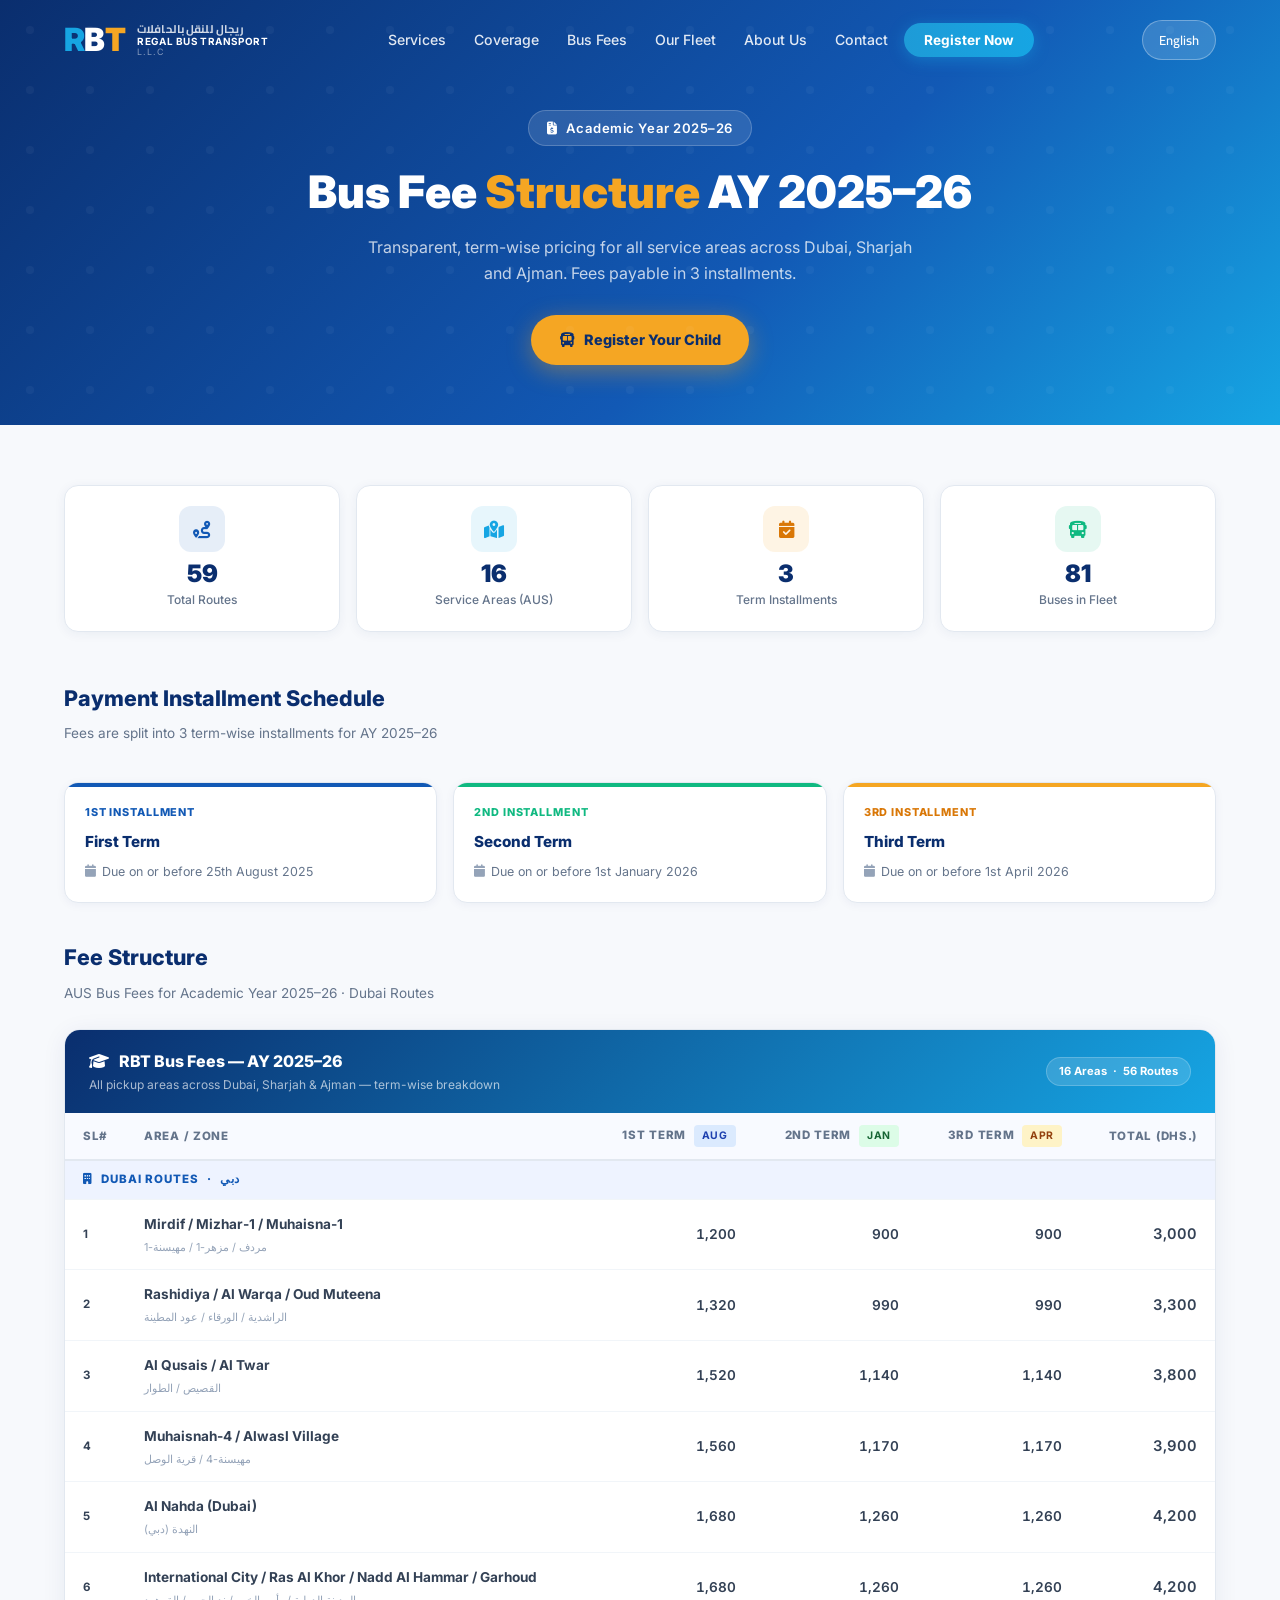
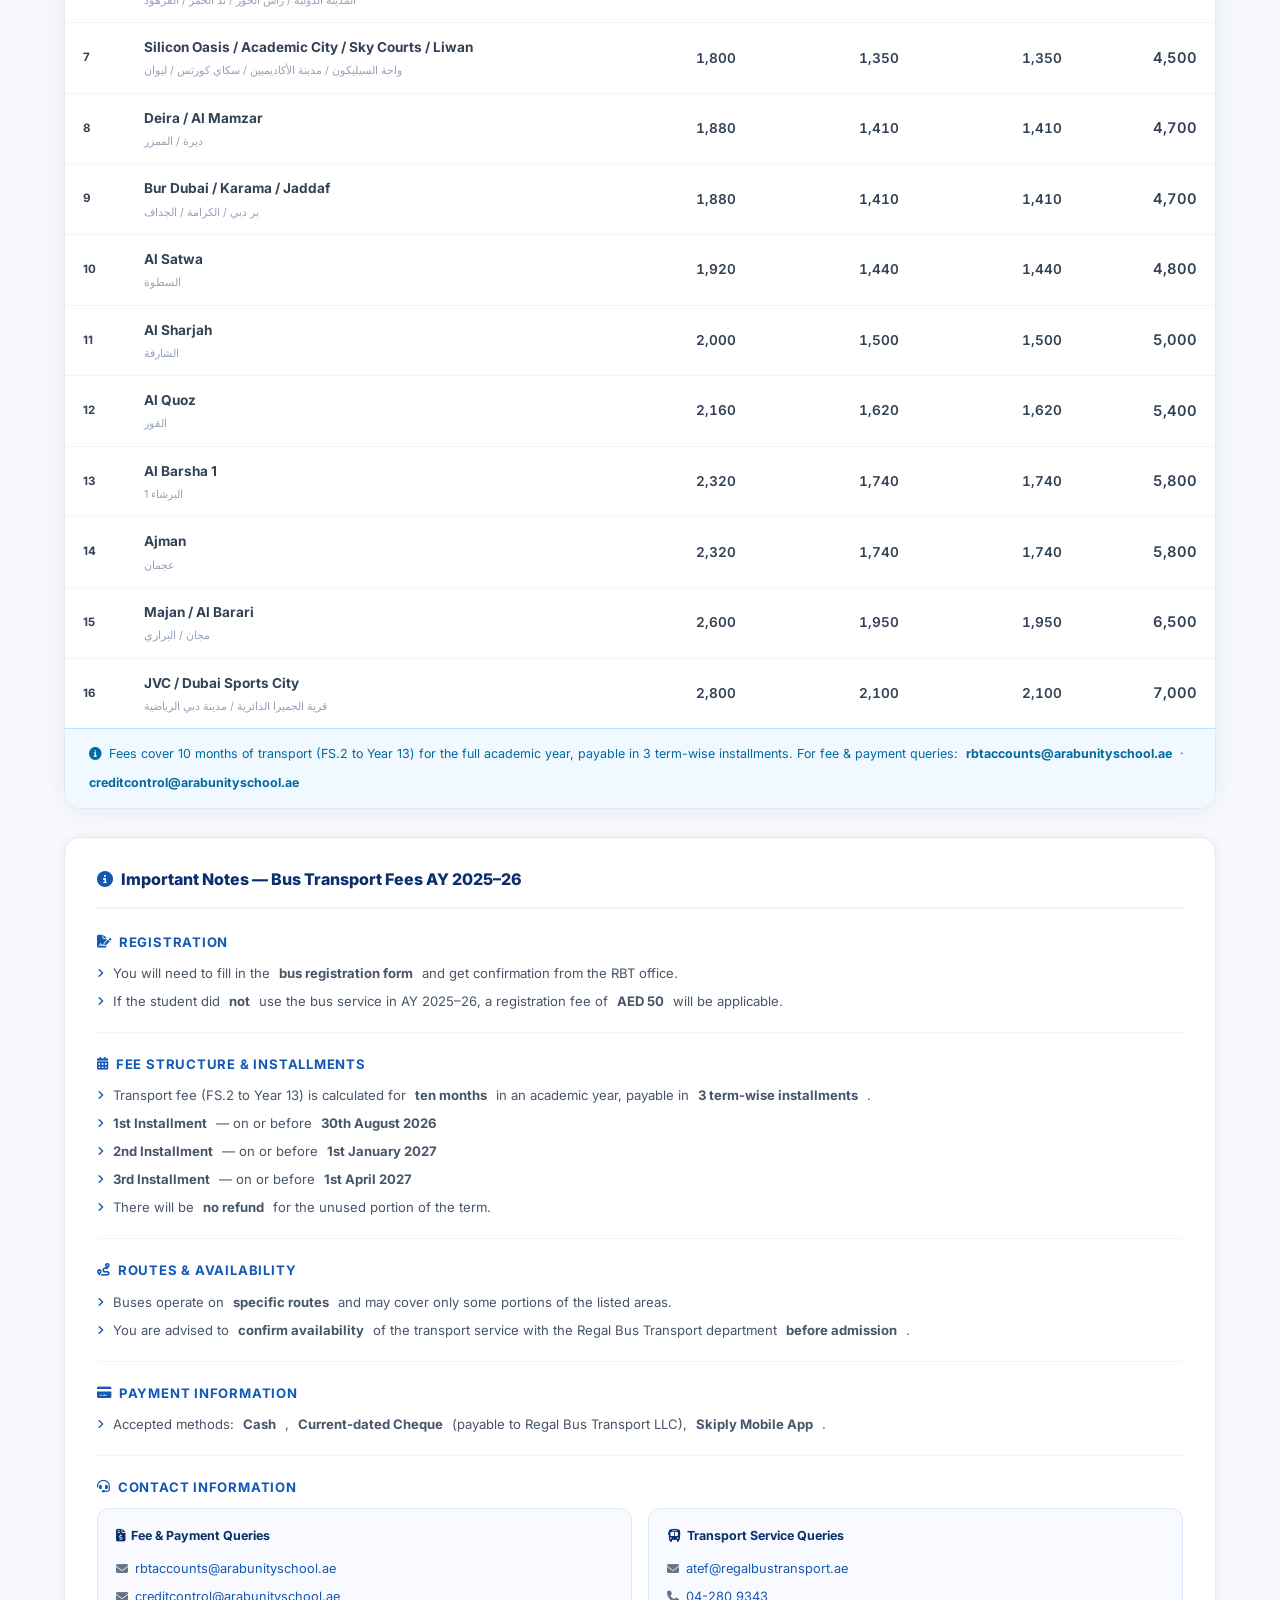
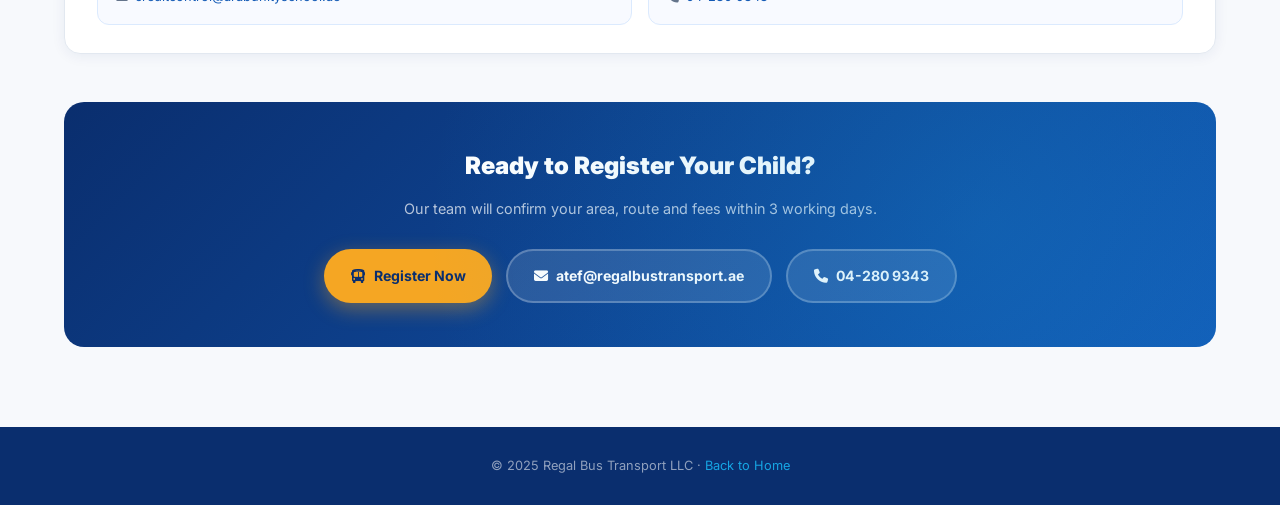
==== commit faac8c7d: "Add files via upload" ====
--- a/fees.html
+++ b/fees.html
@@ -754,13 +754,13 @@
                 <tr>
                   <td class="td-sl">8</td>
                   <td class="td-area">Deira / Al Mamzar<small>ديرة / الممزر</small></td>
-                  <td>1,800</td><td>1,350</td><td>1,350</td>
+                  <td>1,880</td><td>1,410</td><td>1,410</td>
                   <td class="td-total total-dxb">4,700</td>
                 </tr>
                 <tr>
                   <td class="td-sl">9</td>
                   <td class="td-area">Bur Dubai / Karama / Jaddaf<small>بر دبي / الكرامة / الجداف</small></td>
-                  <td>1,800</td><td>1,350</td><td>1,350</td>
+                  <td>1,880</td><td>1,410</td><td>1,410</td>
                   <td class="td-total total-dxb">4,700</td>
                 </tr>
                 <tr>
